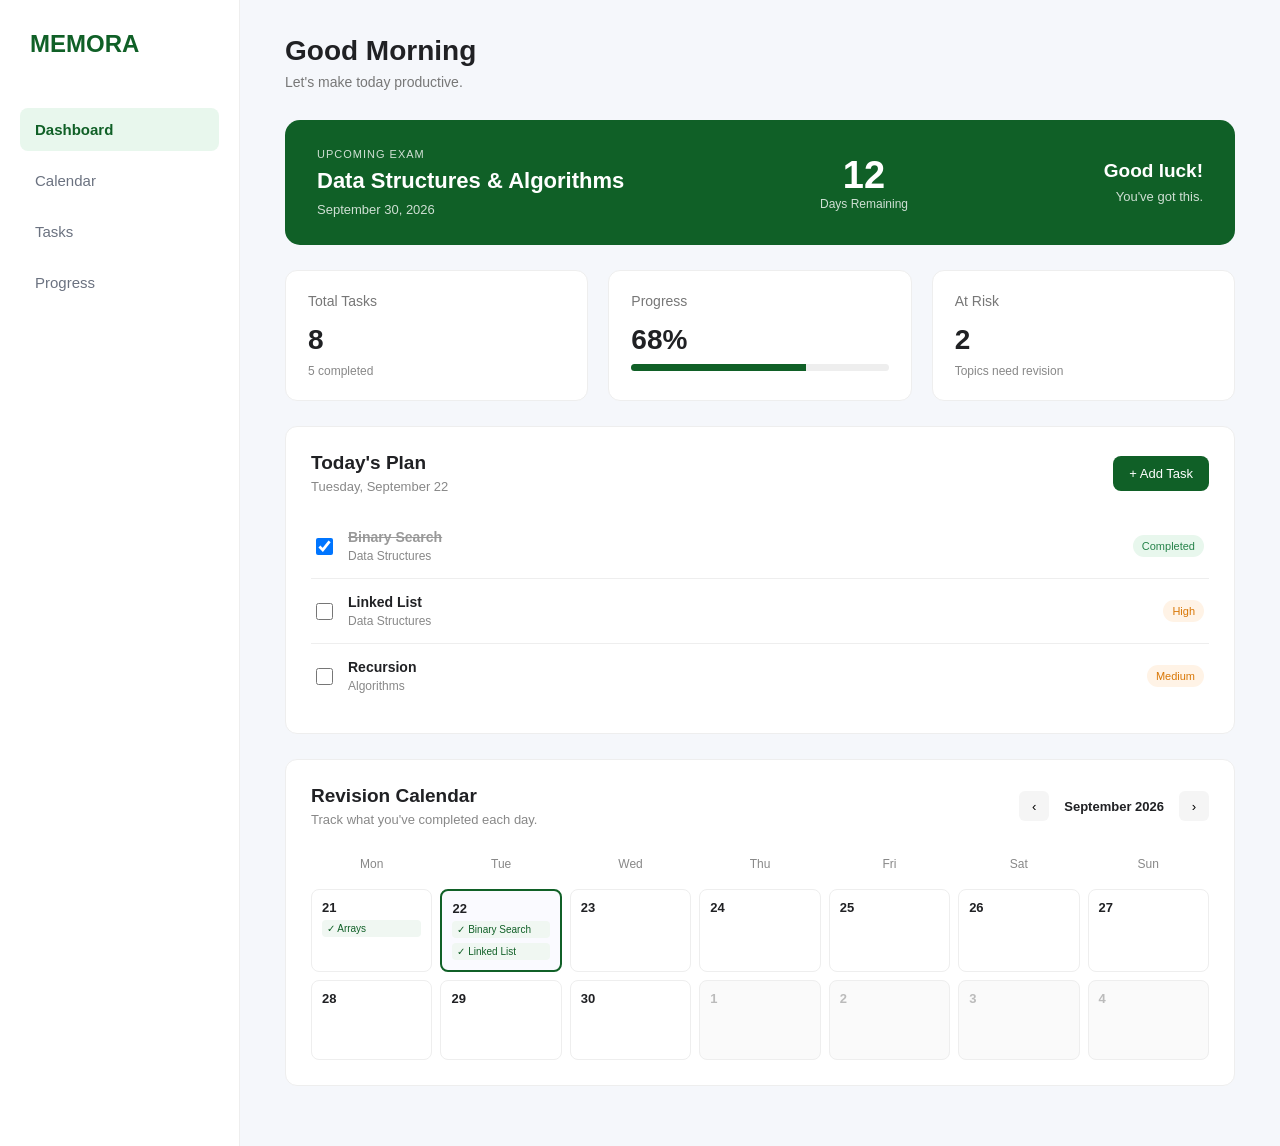
==== index.html @ a0c2cc6b "added functionality" ====
<!DOCTYPE html>
<html lang="en">

<head>
    <meta charset="UTF-8">
    <meta name="viewport" content="width=device-width, initial-scale=1.0">

    <title>Adaptive Revision Calendar</title>

    <link rel="stylesheet" href="style.css">
</head>

<body>
    <script src="script.js"></script>
    <div class="dashboard">
        <aside class="sidebar">

            <div class="logo">
                <span><h2>MEMORA</h2></span>
            </div>

            <nav class="navigation">

                <a href="index.html" class="nav-item active">

                    Dashboard

                </a>

                <a href="calendar.html" class="nav-item">

                    Calendar

                </a>

                <a href="task.html" class="nav-item">

                    Tasks

                </a>

                <a href="progress.html" class="nav-item">

                    Progress

                </a>

            </nav>

        </aside>


        <main class="main-content">

            <header class="header">

                <div class="welcome">

                    <h1>Good Morning</h1>
                    <p>
                        Let's make today productive.
                    </p>

                </div>

            </header>


            <section class="exam-card">

                <div class="exam-info">

                    <p class="small-heading">
                        UPCOMING EXAM
                    </p>

                    <h2>
                        Data Structures & Algorithms
                    </h2>

                    <p class="exam-date">
                        September 30, 2026
                    </p>

                </div>


                <div class="exam-countdown">

                    <span>12</span>

                    <p>Days Remaining</p>

                </div>


                <div class="good-luck">

                    <p>Good luck!</p>

                    <span>
                        You've got this.
                    </span>

                </div>

            </section>

            <section class="stats">

                <div class="stat-card">

                    <div class="stat-top">
                        <p>Total Tasks</p>

                    </div>

                    <h2>8</h2>

                    <p class="stat-description">
                        5 completed
                    </p>

                </div>


                <div class="stat-card">

                    <div class="stat-top">
                        <p>Progress</p>
                    </div>

                    <h2>68%</h2>

                    <div class="progress-bar">

                        <div class="progress">
                        </div>

                    </div>

                </div>


                <div class="stat-card">

                    <div class="stat-top">
                        <p>At Risk</p>
                    </div>

                    <h2>2</h2>

                    <p class="stat-description">
                        Topics need revision
                    </p>

                </div>

            </section>


            <!-- ================= TODAY'S PLAN ================= -->

            <section class="today-section">

                <div class="section-header">

                    <div>

                        <h2>Today's Plan</h2>

                        <p>
                            Tuesday, September 22
                        </p>

                    </div>

                    <button class="add-task">
                        + Add Task
                    </button>

                </div>


                <div class="task-list">

                    <!-- COMPLETED TASK -->

                    <div class="task completed">

                        <input type="checkbox" checked>

                        <div class="task-content">

                            <h3>Binary Search</h3>

                            <p>
                                Data Structures
                            </p>

                        </div>

                        <span class="task-status">
                            Completed
                        </span>

                    </div>


                    <!-- TASK -->

                    <div class="task">

                        <input type="checkbox">

                        <div class="task-content">

                            <h3>Linked List</h3>

                            <p>
                                Data Structures
                            </p>

                        </div>

                        <span class="task-priority">
                            High
                        </span>

                    </div>


                    <!-- TASK -->

                    <div class="task">

                        <input type="checkbox">

                        <div class="task-content">

                            <h3>Recursion</h3>

                            <p>
                                Algorithms
                            </p>

                        </div>

                        <span class="task-priority">
                            Medium
                        </span>

                    </div>

                </div>

            </section>


            <!-- ================= CALENDAR ================= -->

            <section class="calendar-section">

                <div class="section-header">

                    <div>

                        <h2>Revision Calendar</h2>

                        <p>
                            Track what you've completed each day.
                        </p>

                    </div>

                    <div class="calendar-controls">

                        <button>‹</button>

                        <span>September 2026</span>

                        <button>›</button>

                    </div>

                </div>


                <!-- DAYS -->

                <div class="calendar">

                    <div class="calendar-day-name">
                        Mon
                    </div>

                    <div class="calendar-day-name">
                        Tue
                    </div>

                    <div class="calendar-day-name">
                        Wed
                    </div>

                    <div class="calendar-day-name">
                        Thu
                    </div>

                    <div class="calendar-day-name">
                        Fri
                    </div>

                    <div class="calendar-day-name">
                        Sat
                    </div>

                    <div class="calendar-day-name">
                        Sun
                    </div>


                    <!-- WEEK -->

                    <div class="day">
                        <span>21</span>
                        <small>✓ Arrays</small>
                    </div>

                    <div class="day today">
                        <span>22</span>

                        <small>
                            ✓ Binary Search
                        </small>

                        <small>
                            ✓ Linked List
                        </small>

                    </div>

                    <div class="day">
                        <span>23</span>
                    </div>

                    <div class="day">
                        <span>24</span>
                    </div>

                    <div class="day">
                        <span>25</span>
                    </div>

                    <div class="day">
                        <span>26</span>
                    </div>

                    <div class="day">
                        <span>27</span>
                    </div>


                    <div class="day">
                        <span>28</span>
                    </div>

                    <div class="day">
                        <span>29</span>
                    </div>

                    <div class="day">
                        <span>30</span>
                    </div>

                    <div class="day next-month">
                        <span>1</span>
                    </div>

                    <div class="day next-month">
                        <span>2</span>
                    </div>

                    <div class="day next-month">
                        <span>3</span>
                    </div>

                    <div class="day next-month">
                        <span>4</span>
                    </div>

                </div>

            </section>

        </main>

    </div>

</body>

</html>
---- style.css ----
/* =========================================================
   RESET
========================================================= */

* {
    margin: 0;
    padding: 0;
    box-sizing: border-box;
}


body {
    font-family: Arial, sans-serif;

    background-color: #f5f7fb;

    color: #202124;
}


/* =========================================================
   DASHBOARD LAYOUT
========================================================= */

.dashboard {
    min-height: 100vh;

    display: flex;
}


/* =========================================================
   SIDEBAR
========================================================= */

.sidebar {
    width: 240px;

    min-height: 100vh;

    background-color: white;

    padding: 30px 20px;

    display: flex;
    flex-direction: column;

    border-right: 1px solid #eeeeee;

    flex-shrink: 0;
}


/* LOGO */

.logo {
    margin-bottom: 50px;

    padding-left: 10px;
}


.logo h2 {
    font-size: 24px;
}


.logo span {
    color: #106027;
}


/* NAVIGATION */

.navigation {
    display: flex;

    flex-direction: column;

    gap: 8px;
}


.nav-item {
    text-decoration: none;

    color: #6b7280;

    padding: 13px 15px;

    border-radius: 8px;

    display: flex;

    align-items: center;

    gap: 12px;

    font-size: 15px;
}


.nav-item:hover {
    background-color: #f0f7f2;

    color: #106027;
}


.nav-item.active {
    background-color: #e8f7ed;

    color: #106027;

    font-weight: 600;
}


/* =========================================================
   MAIN CONTENT
========================================================= */

.main-content {
    flex: 1;

    padding: 35px 45px;

    max-width: 1500px;

    width: 100%;
}


/* =========================================================
   HEADER
========================================================= */

.header {
    display: flex;

    justify-content: space-between;

    align-items: center;

    margin-bottom: 30px;
}


.welcome h1 {
    font-size: 28px;

    margin-bottom: 7px;
}


.welcome p {
    color: #777;

    font-size: 14px;
}


/* =========================================================
   GENERAL PAGE HEADER
   Used on Calendar, Tasks and Progress
========================================================= */

.page-header {
    display: flex;

    justify-content: space-between;

    align-items: center;

    margin-bottom: 30px;
}


.page-header h1 {
    font-size: 28px;

    margin-bottom: 7px;
}


.page-header p {
    color: #777;

    font-size: 14px;
}


/* =========================================================
   EXAM CARD
========================================================= */

.exam-card {
    background-color: #106027;

    color: white;

    border-radius: 15px;

    padding: 28px 32px;

    display: flex;

    align-items: center;

    justify-content: space-between;

    margin-bottom: 25px;
}


.small-heading {
    font-size: 11px;

    letter-spacing: 1px;

    opacity: 0.8;

    margin-bottom: 8px;
}


.exam-info h2 {
    font-size: 22px;

    margin-bottom: 8px;
}


.exam-date {
    font-size: 13px;

    opacity: 0.8;
}


.exam-countdown {
    text-align: center;
}


.exam-countdown span {
    font-size: 38px;

    font-weight: bold;
}


.exam-countdown p {
    font-size: 12px;

    opacity: 0.8;
}


.good-luck {
    text-align: right;
}


.good-luck p {
    font-size: 19px;

    font-weight: bold;

    margin-bottom: 5px;
}


.good-luck span {
    font-size: 13px;

    opacity: 0.8;
}


/* =========================================================
   STATISTICS
========================================================= */

.stats {
    display: grid;

    grid-template-columns: repeat(3, 1fr);

    gap: 20px;

    margin-bottom: 25px;
}


.stat-card {
    background-color: white;

    padding: 22px;

    border-radius: 12px;

    border: 1px solid #eeeeee;
}


.stat-top {
    display: flex;

    justify-content: space-between;

    align-items: center;

    margin-bottom: 15px;
}


.stat-top p {
    color: #777;

    font-size: 14px;
}


.stat-top span {
    color: #106027;

    font-weight: bold;
}


.stat-card h2 {
    font-size: 28px;

    margin-bottom: 8px;
}


.stat-description {
    color: #888;

    font-size: 12px;
}


/* =========================================================
   PROGRESS BAR
========================================================= */

.progress-bar {
    height: 7px;

    width: 100%;

    background-color: #eeeeee;

    border-radius: 10px;

    overflow: hidden;
}


.progress {
    height: 100%;

    width: 68%;

    background-color: #106027;
}


/* =========================================================
   TODAY'S PLAN
========================================================= */

.today-section,
.calendar-section {
    background-color: white;

    padding: 25px;

    border-radius: 12px;

    border: 1px solid #eeeeee;

    margin-bottom: 25px;
}


.section-header {
    display: flex;

    justify-content: space-between;

    align-items: center;

    margin-bottom: 20px;
}


.section-header h2 {
    font-size: 19px;

    margin-bottom: 5px;
}


.section-header p {
    color: #888;

    font-size: 13px;
}


/* =========================================================
   ADD TASK BUTTON
========================================================= */

.add-task {
    border: none;

    background-color: #106027;

    color: white;

    padding: 10px 16px;

    border-radius: 8px;

    cursor: pointer;

    font-size: 13px;
}


.add-task:hover {
    background-color: #087a28;
}


/* =========================================================
   TASK LIST
========================================================= */

.task-list {
    display: flex;

    flex-direction: column;
}


.task {
    display: flex;

    align-items: center;

    gap: 15px;

    padding: 15px 5px;

    border-bottom: 1px solid #eeeeee;
}


.task:last-child {
    border-bottom: none;
}


.task input {
    width: 17px;

    height: 17px;

    cursor: pointer;
}


.task-content {
    flex: 1;
}


.task-content h3 {
    font-size: 14px;

    margin-bottom: 4px;
}


.task-content p {
    font-size: 12px;

    color: #888;
}


/* TASK LABELS */

.task-status,
.task-priority {
    font-size: 11px;

    padding: 5px 9px;

    border-radius: 20px;
}


.task-status {
    background-color: #e8f7ed;

    color: #26834a;
}


.task-priority {
    background-color: #fff3e6;

    color: #d97706;
}


.task.completed .task-content h3 {
    text-decoration: line-through;

    color: #999;
}


/* =========================================================
   CALENDAR CONTROLS
========================================================= */

.calendar-controls {
    display: flex;

    align-items: center;

    gap: 15px;
}


.calendar-controls button {
    border: none;

    background-color: #f5f5f5;

    width: 30px;

    height: 30px;

    border-radius: 6px;

    cursor: pointer;
}


.calendar-controls button:hover {
    background-color: #e8f7ed;

    color: #106027;
}


.calendar-controls span {
    font-size: 13px;

    font-weight: 600;
}


/* =========================================================
   CALENDAR
========================================================= */

.calendar {
    display: grid;

    grid-template-columns: repeat(7, 1fr);

    gap: 8px;
}


.calendar-day-name {
    text-align: center;

    color: #888;

    font-size: 12px;

    padding: 10px;
}


.day {
    min-height: 80px;

    padding: 10px;

    border: 1px solid #eeeeee;

    border-radius: 8px;

    display: flex;

    flex-direction: column;

    gap: 5px;
}


.day>span {
    font-size: 13px;

    font-weight: 600;
}


.day small {
    font-size: 10px;

    color: #106027;

    background-color: #f0f7f2;

    padding: 3px 5px;

    border-radius: 4px;
}


.day.today {
    border: 2px solid #106027;

    background-color: #fafaff;
}


.next-month,
.previous-month {
    color: #bbb;

    background-color: #fafafa;
}


/* =========================================================
   CALENDAR PAGE
========================================================= */

.calendar-page-card {
    background-color: white;

    padding: 30px;

    border-radius: 12px;

    border: 1px solid #eeeeee;

    margin-bottom: 20px;
}


.calendar-top {
    display: flex;

    justify-content: space-between;

    align-items: center;

    margin-bottom: 25px;
}


.calendar-top h2 {
    font-size: 20px;

    margin-bottom: 5px;
}


.calendar-top p {
    color: #888;

    font-size: 13px;
}


/* LARGE CALENDAR */

.large-calendar {
    gap: 10px;
}


.large-calendar .day {
    min-height: 110px;

    padding: 12px;
}


/* EXAM DAY */

.exam-day {
    border: 2px solid #106027;
}


.exam-day small {
    background-color: #e8f7ed !important;

    color: #106027 !important;

    font-weight: bold;
}


/* =========================================================
   CALENDAR LEGEND
========================================================= */

.calendar-info {
    background-color: white;

    padding: 18px 25px;

    border-radius: 12px;

    border: 1px solid #eeeeee;

    display: flex;

    gap: 30px;

    margin-bottom: 25px;
}


.legend-item {
    display: flex;

    align-items: center;

    gap: 8px;
}


.legend-item p {
    font-size: 12px;

    color: #777;
}


.legend {
    width: 10px;

    height: 10px;

    border-radius: 50%;
}


.completed-dot {
    background-color: #106027;
}


.today-dot {
    border: 2px solid #106027;
}


.exam-dot {
    background-color: #d97706;
}


/* =========================================================
   CALENDAR TODAY'S REVISION
========================================================= */

.calendar-summary {
    background-color: white;

    padding: 25px;

    border-radius: 12px;

    border: 1px solid #eeeeee;
}


.calendar-summary h2 {
    font-size: 19px;

    margin-bottom: 20px;
}


.revision-list {
    display: flex;

    flex-direction: column;
}


.revision-item {
    display: flex;

    justify-content: space-between;

    align-items: center;

    padding: 15px 5px;

    border-bottom: 1px solid #eeeeee;
}


.revision-item:last-child {
    border-bottom: none;
}


.revision-item h3 {
    font-size: 14px;

    margin-bottom: 4px;
}


.revision-item p {
    font-size: 12px;

    color: #888;
}


.completed-label,
.pending-label {
    font-size: 11px;

    padding: 5px 9px;

    border-radius: 20px;
}


.completed-label {
    background-color: #e8f7ed;

    color: #26834a;
}


.pending-label {
    background-color: #fff3e6;

    color: #d97706;
}


/* =========================================================
   TASK PAGE
========================================================= */


/* TASK FILTERS */

.task-filters {
    display: flex;

    gap: 10px;

    margin-bottom: 25px;
}


.filter {
    border: 1px solid #eeeeee;

    background-color: white;

    padding: 9px 15px;

    border-radius: 7px;

    cursor: pointer;

    color: #777;

    font-size: 12px;
}


.filter:hover {
    color: #106027;
}


.filter.active {
    background-color: #106027;

    color: white;

    border-color: #106027;
}


/* ALL TASKS */

.all-tasks {
    background-color: white;

    border: 1px solid #eeeeee;

    border-radius: 12px;

    padding: 25px;
}


.task-group {
    margin-bottom: 30px;
}


.task-group:last-child {
    margin-bottom: 0;
}


.task-group h2 {
    font-size: 17px;

    margin-bottom: 15px;
}


/* FULL TASK */

.full-task {
    display: flex;

    align-items: center;

    gap: 15px;

    padding: 17px 5px;

    border-bottom: 1px solid #eeeeee;
}


.full-task:last-child {
    border-bottom: none;
}


.full-task input {
    width: 17px;

    height: 17px;

    cursor: pointer;
}


.full-task .task-content {
    flex: 1;
}


.full-task h3 {
    font-size: 14px;

    margin-bottom: 5px;
}


.full-task p {
    font-size: 12px;

    color: #888;
}


/* TASK PRIORITY */

.high-priority,
.medium-priority,
.full-task .task-status {
    font-size: 11px;

    padding: 5px 9px;

    border-radius: 20px;
}


.high-priority {
    background-color: #fff3e6;

    color: #d97706;
}


.medium-priority {
    background-color: #f0f0ff;

    color: #6366f1;
}


/* =========================================================
   PROGRESS PAGE
========================================================= */


/* OVERALL PROGRESS */

.overall-progress {
    background-color: white;

    border: 1px solid #eeeeee;

    border-radius: 12px;

    padding: 30px;

    display: flex;

    align-items: center;

    gap: 50px;

    margin-bottom: 25px;
}


/* PROGRESS CIRCLE */

.progress-circle {
    width: 150px;

    height: 150px;

    border-radius: 50%;

    border: 12px solid #e8f7ed;

    border-top-color: #106027;

    display: flex;

    align-items: center;

    justify-content: center;

    flex-shrink: 0;
}


.progress-circle div {
    text-align: center;
}


.progress-circle strong {
    display: block;

    font-size: 30px;
}


.progress-circle span {
    font-size: 11px;

    color: #888;
}


/* PROGRESS INFO */

.progress-info {
    flex: 1;
}


.progress-info h2 {
    font-size: 20px;

    margin-bottom: 7px;
}


.progress-info>p {
    color: #888;

    font-size: 13px;

    margin-bottom: 20px;
}


/* LARGE PROGRESS */

.large-progress-bar {
    height: 8px;

    background-color: #eeeeee;

    border-radius: 10px;

    overflow: hidden;

    margin-bottom: 20px;
}


.large-progress {
    height: 100%;

    width: 68%;

    background-color: #106027;
}


/* PROGRESS NUMBERS */

.progress-numbers {
    display: flex;

    gap: 40px;
}


.progress-numbers strong {
    display: block;

    font-size: 20px;
}


.progress-numbers span {
    font-size: 11px;

    color: #888;
}


/* =========================================================
   SUBJECT PROGRESS
========================================================= */

.subject-section {
    background-color: white;

    border: 1px solid #eeeeee;

    border-radius: 12px;

    padding: 25px;

    margin-bottom: 25px;
}


.subject-section h2,
.activity-section h2 {
    font-size: 19px;

    margin-bottom: 25px;
}


.subject {
    margin-bottom: 22px;
}


.subject:last-child {
    margin-bottom: 0;
}


.subject-header {
    display: flex;

    justify-content: space-between;

    margin-bottom: 8px;

    font-size: 13px;
}


.subject-header strong {
    color: #106027;
}


.subject-bar {
    height: 7px;

    background-color: #eeeeee;

    border-radius: 10px;

    overflow: hidden;
}


.subject-fill {
    height: 100%;

    background-color: #106027;
}


/* =========================================================
   AT RISK
========================================================= */

.risk-section {
    background-color: white;

    border: 1px solid #eeeeee;

    border-radius: 12px;

    padding: 25px;

    margin-bottom: 25px;
}


.risk-section .section-header {
    margin-bottom: 10px;
}


.risk-item {
    display: flex;

    justify-content: space-between;

    align-items: center;

    padding: 15px 5px;

    border-bottom: 1px solid #eeeeee;
}


.risk-item:last-child {
    border-bottom: none;
}


.risk-item h3 {
    font-size: 14px;

    margin-bottom: 4px;
}


.risk-item p {
    font-size: 12px;

    color: #888;
}


.risk-item span {
    font-size: 11px;

    padding: 5px 9px;

    border-radius: 20px;

    background-color: #fff3e6;

    color: #d97706;
}


/* =========================================================
   RECENT ACTIVITY
========================================================= */

.activity-section {
    background-color: white;

    border: 1px solid #eeeeee;

    border-radius: 12px;

    padding: 25px;
}


.activity {
    display: flex;

    align-items: center;

    gap: 15px;

    padding: 14px 5px;

    border-bottom: 1px solid #eeeeee;
}


.activity:last-child {
    border-bottom: none;
}


.activity>span {
    width: 30px;

    height: 30px;

    border-radius: 50%;

    background-color: #e8f7ed;

    color: #106027;

    display: flex;

    align-items: center;

    justify-content: center;

    font-size: 12px;
}


.activity h3 {
    font-size: 13px;

    margin-bottom: 4px;
}


.activity p {
    color: #888;

    font-size: 11px;
}


/* =========================================================
   RESPONSIVE DESIGN
========================================================= */


/* TABLET */

@media (max-width: 900px) {

    .sidebar {
        width: 190px;
    }


    .main-content {
        padding: 25px;
    }


    .exam-card {
        flex-direction: column;

        align-items: flex-start;

        gap: 20px;
    }


    .good-luck {
        text-align: left;
    }


    .overall-progress {
        gap: 30px;
    }

}


/* MOBILE */

@media (max-width: 700px) {

    .sidebar {
        display: none;
    }


    .main-content {
        padding: 20px;
    }


    .stats {
        grid-template-columns: 1fr;
    }


    .header {
        flex-direction: column;

        align-items: flex-start;

        gap: 20px;
    }


    .page-header {
        flex-direction: column;

        align-items: flex-start;

        gap: 15px;
    }


    .calendar {
        overflow-x: auto;

        min-width: 650px;
    }


    .calendar-page-card {
        overflow-x: auto;
    }


    .calendar-top {
        flex-direction: column;

        align-items: flex-start;

        gap: 20px;
    }


    .calendar-info {
        flex-direction: column;

        gap: 12px;
    }


    .overall-progress {
        flex-direction: column;

        align-items: flex-start;

        gap: 25px;
    }


    .progress-numbers {
        gap: 20px;
    }


    .task-filters {
        overflow-x: auto;

        padding-bottom: 5px;
    }

}


/* SMALL MOBILE */

@media (max-width: 500px) {

    .exam-card {
        padding: 22px;
    }


    .exam-info h2 {
        font-size: 18px;
    }


    .calendar-page-card,
    .all-tasks,
    .overall-progress,
    .subject-section,
    .risk-section,
    .activity-section {
        padding: 20px;
    }


    .full-task,
    .task,
    .revision-item,
    .risk-item {
        gap: 10px;
    }


    .progress-circle {
        width: 130px;

        height: 130px;
    }


    .progress-circle strong {
        font-size: 26px;
    }

}
/* =================================
   ADD TASK MODAL
================================= */

/* Dark background behind popup */

.modal-overlay {
    display: none;

    position: fixed;

    top: 0;
    left: 0;

    width: 100%;
    height: 100%;

    background: rgba(0, 0, 0, 0.45);

    justify-content: center;
    align-items: center;

    z-index: 9999;
}


/* Popup box */

.task-modal {
    width: 420px;

    background: white;

    padding: 25px;

    border-radius: 12px;

    box-shadow: 0 10px 40px rgba(0, 0, 0, 0.2);
}


/* Popup heading */

.modal-header {
    display: flex;

    justify-content: space-between;
    align-items: center;

    margin-bottom: 20px;
}

.modal-header h2 {
    margin: 0;

    font-size: 22px;

    color: #202124;
}


/* Close button */

.close-modal {
    border: none;

    background: transparent;

    font-size: 28px;

    color: #777;

    cursor: pointer;

    line-height: 1;
}

.close-modal:hover {
    color: #202124;
}


/* Form */

#newTaskForm {
    display: flex;

    flex-direction: column;

    gap: 8px;
}


/* Labels */

#newTaskForm label {
    font-size: 14px;

    font-weight: 600;

    color: #333;

    margin-top: 8px;
}


/* Inputs */

#newTaskForm input,
#newTaskForm select {
    width: 100%;

    padding: 11px 12px;

    border: 1px solid #dcdcdc;

    border-radius: 7px;

    font-size: 14px;

    background: white;

    outline: none;
}

#newTaskForm input:focus,
#newTaskForm select:focus {
    border-color: #106027;
}


/* Add Task button */

.save-task {
    width: 100%;

    margin-top: 15px;

    padding: 12px;

    border: none;

    border-radius: 7px;

    background: #106027;

    color: white;

    font-size: 15px;

    font-weight: 600;

    cursor: pointer;
}

.save-task:hover {
    background: #0b4d20;
}
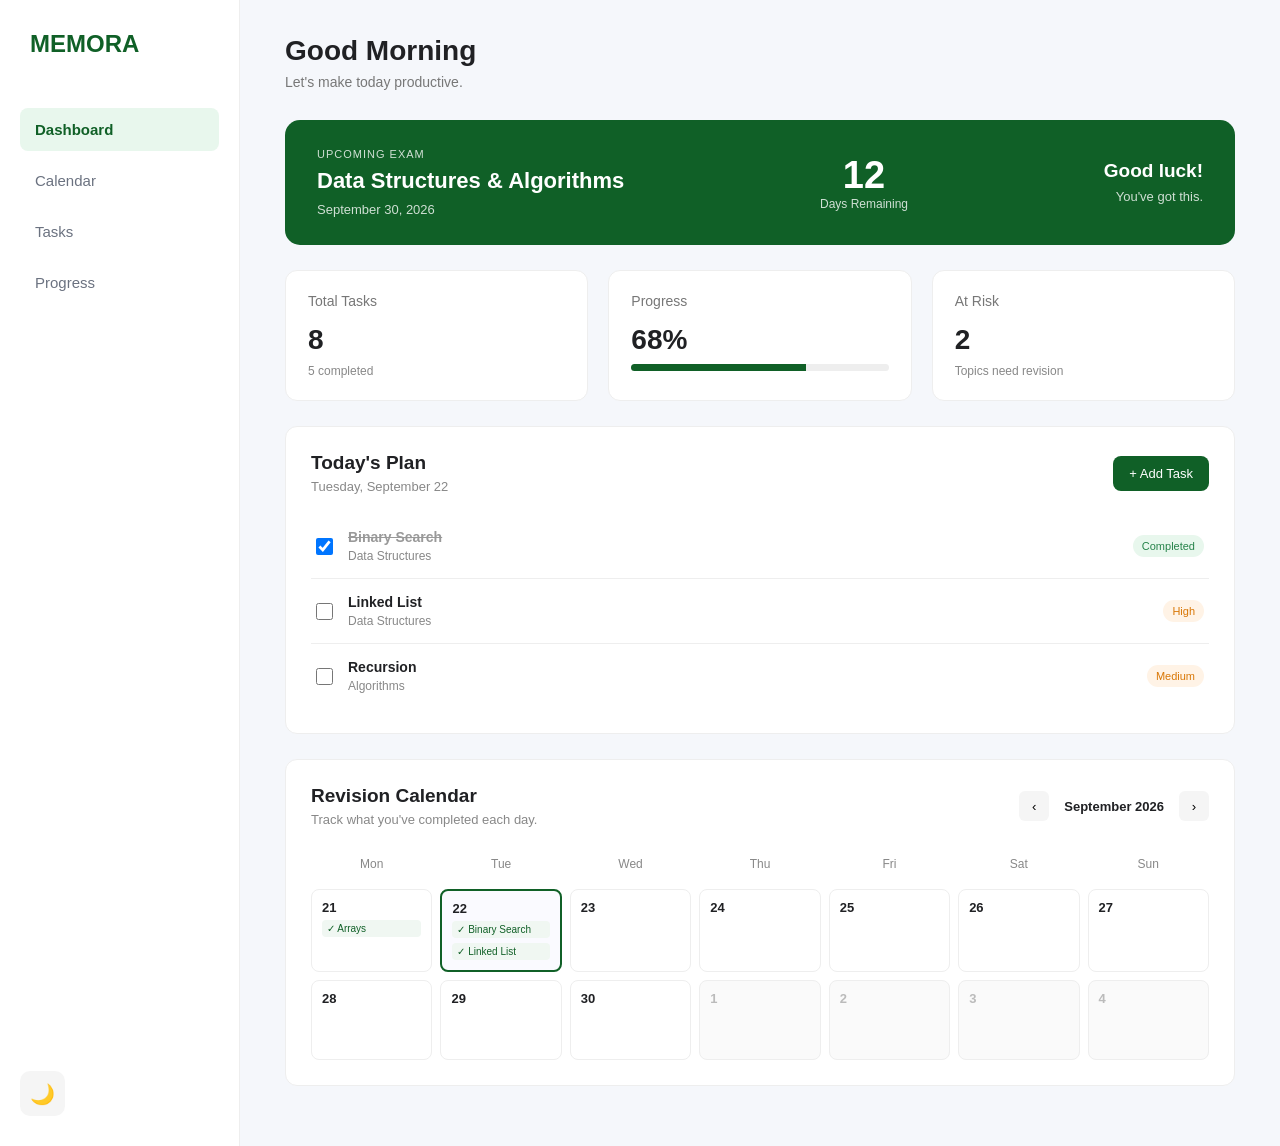
==== commit 731863a3: "Add dark mode styling" ====
--- a/index.html
+++ b/index.html
@@ -11,8 +11,9 @@
 </head>
 
 <body>
-    <script src="script.js"></script>
+
     <div class="dashboard">
+
         <aside class="sidebar">
 
             <div class="logo">
@@ -46,7 +47,10 @@
                 </a>
 
             </nav>
-
+              <!-- Night Mode -->
+                    <button id="darkModeBtn" class="dark-mode-btn">
+                        🌙
+                    </button>
         </aside>
 
 
@@ -396,6 +400,8 @@
 
     </div>
 
+    <script src="script.js"></script>
+
 </body>
 
 </html>
--- a/style.css
+++ b/style.css
@@ -48,8 +48,8 @@
     border-right: 1px solid #eeeeee;
 
     flex-shrink: 0;
-}
-
+    position: relative;
+}
 
 /* LOGO */
 
@@ -1640,19 +1640,19 @@
 
 #newTaskForm input,
 #newTaskForm select {
-    width: 100%;
-
-    padding: 11px 12px;
-
-    border: 1px solid #dcdcdc;
-
-    border-radius: 7px;
-
-    font-size: 14px;
-
-    background: white;
-
-    outline: none;
+    width:100%;
+
+    padding:11px 12px;
+
+    border:1px solid #dcdcdc;
+
+    border-radius:7px;
+
+    font-size:14px;
+
+    background:white;
+
+    outline:none;
 }
 
 #newTaskForm input:focus,
@@ -1664,27 +1664,297 @@
 /* Add Task button */
 
 .save-task {
-    width: 100%;
-
-    margin-top: 15px;
-
-    padding: 12px;
-
-    border: none;
-
-    border-radius: 7px;
-
-    background: #106027;
-
-    color: white;
-
-    font-size: 15px;
-
-    font-weight: 600;
-
-    cursor: pointer;
+    width:100%;
+
+    margin-top:15px;
+
+    padding:12px;
+
+    border:none;
+
+    border-radius:7px;
+
+    background:#106027;
+
+    color:white;
+
+    font-size:15px;
+
+    font-weight:600;
+
+    cursor:pointer;
 }
 
 .save-task:hover {
     background: #0b4d20;
 }
+
+
+/* Dark Mode */
+
+
+body.dark-mode {
+    background-color: #121212;
+    color: #f5f5f5;
+}
+
+/* Sidebar */
+
+body.dark-mode .sidebar {
+    background-color: #181818;
+    border-color: #333;
+}
+
+body.dark-mode .nav-item {
+    color: #aaa;
+}
+
+body.dark-mode .nav-item:hover {
+    background-color: #252525;
+}
+
+body.dark-mode .nav-item.active {
+    background-color: #263b2d;
+    color: #7ee49a;
+}
+
+/* Main headings and text */
+
+body.dark-mode h1,
+body.dark-mode h2,
+body.dark-mode h3,
+body.dark-mode p,
+body.dark-mode span {
+    color: #f5f5f5;
+}
+
+/* Cards */
+
+body.dark-mode .stat-card,
+body.dark-mode .today-section,
+body.dark-mode .calendar-section,
+body.dark-mode .calendar-page-card,
+body.dark-mode .calendar-info,
+body.dark-mode .calendar-summary,
+body.dark-mode .all-tasks,
+body.dark-mode .overall-progress,
+body.dark-mode .subject-section,
+body.dark-mode .risk-section,
+body.dark-mode .activity-section {
+    background-color: #1e1e1e;
+    border-color: #333;
+}
+
+/* Tasks */
+
+body.dark-mode .task,
+body.dark-mode .full-task,
+body.dark-mode .revision-item,
+body.dark-mode .risk-item,
+body.dark-mode .activity {
+    background-color: #1e1e1e;
+    border-color: #333;
+}
+
+/* Calendar */
+
+body.dark-mode .day {
+    background-color: #1e1e1e;
+    border-color: #333;
+}
+
+body.dark-mode .next-month,
+body.dark-mode .previous-month {
+    background-color: #181818;
+    color: #666;
+}
+
+/* Buttons */
+
+body.dark-mode .calendar-controls button,
+body.dark-mode .filter {
+    background-color: #2a2a2a;
+    color: #eee;
+    border-color: #444;
+}
+
+/* Theme button */
+
+body.dark-mode .theme-toggle {
+    background-color: #2a2a2a;
+    color: white;
+}
+
+
+
+/* Dark Mode Button */
+
+.dark-mode-btn{
+     margin-top: auto;
+
+    width: 45px;
+    height: 45px;
+
+    border: none;
+    border-radius: 10px;
+
+    background-color: #f5f5f5;
+
+    cursor: pointer;
+
+    font-size: 20px;
+
+    align-self: flex-start;
+}
+
+.dark-mode-btn:hover{
+    background-color:#e8f7ed;
+}
+
+.theme-toggle {
+    position: absolute;
+    bottom: 30px;
+    right: 20px;
+
+    width: 45px;
+    height: 45px;
+
+    border: none;
+    border-radius: 10px;
+
+    background-color: #f5f5f5;
+    font-size: 20px;
+
+    cursor: pointer;
+}
+
+.theme-toggle:hover {
+    background-color: #e8e8e8;
+}
+
+/* Dark Mode - Add Task Modal */
+
+body.dark-mode .task-modal {
+    background-color: #1e1e1e;
+    color: #f5f5f5;
+}
+
+body.dark-mode .modal-header h2 {
+    color: #f5f5f5;
+}
+
+body.dark-mode #newTaskForm label {
+    color: #ddd;
+}
+
+body.dark-mode #newTaskForm input,
+body.dark-mode #newTaskForm select {
+    background-color: #2a2a2a;
+    color: #f5f5f5;
+    border-color: #444;
+}
+
+body.dark-mode #newTaskForm input::placeholder {
+    color: #999;
+}
+
+body.dark-mode .close-modal {
+    color: #aaa;
+}
+
+body.dark-mode .close-modal:hover {
+    color: white;
+}
+
+/* Dark Mode Additional Fixes */
+
+/* Typography fixes for contrast */
+body.dark-mode .task-content p,
+body.dark-mode .full-task p,
+body.dark-mode .revision-item p,
+body.dark-mode .risk-item p,
+body.dark-mode .activity p,
+body.dark-mode .stat-description,
+body.dark-mode .stat-top p,
+body.dark-mode .welcome p,
+body.dark-mode .page-header p,
+body.dark-mode .section-header p,
+body.dark-mode .calendar-top p,
+body.dark-mode .legend-item p,
+body.dark-mode .progress-info > p,
+body.dark-mode .calendar-day-name,
+body.dark-mode .subject-header {
+    color: #aaa;
+}
+
+body.dark-mode .logo span,
+body.dark-mode .stat-top span,
+body.dark-mode .subject-header strong {
+    color: #7ee49a;
+}
+
+body.dark-mode .progress-circle span,
+body.dark-mode .progress-numbers span,
+body.dark-mode .exam-countdown p,
+body.dark-mode .good-luck span {
+    color: #aaa;
+}
+
+/* Labels and Tags */
+body.dark-mode .task-status,
+body.dark-mode .completed-label,
+body.dark-mode .day small,
+body.dark-mode .activity > span {
+    background-color: #1a2e21;
+    color: #7ee49a;
+}
+
+body.dark-mode .exam-day small {
+    background-color: #1a2e21 !important;
+    color: #7ee49a !important;
+}
+
+body.dark-mode .task-priority,
+body.dark-mode .high-priority,
+body.dark-mode .pending-label,
+body.dark-mode .risk-item span {
+    background-color: #3d2a13;
+    color: #ffb866;
+}
+
+body.dark-mode .medium-priority {
+    background-color: #22223b;
+    color: #9a9dff;
+}
+
+/* Progress Bars */
+body.dark-mode .progress-bar,
+body.dark-mode .large-progress-bar,
+body.dark-mode .subject-bar {
+    background-color: #333;
+}
+
+body.dark-mode .progress-circle {
+    border-color: #1a2e21;
+    border-top-color: #7ee49a;
+}
+
+/* Calendar elements */
+body.dark-mode .day.today {
+    border-color: #7ee49a;
+    background-color: #1a2e21;
+}
+
+body.dark-mode .exam-day {
+    border-color: #ffb866;
+}
+
+/* Dark Mode Button */
+body.dark-mode .dark-mode-btn {
+    background-color: #2a2a2a;
+    color: #f5f5f5;
+}
+
+body.dark-mode .dark-mode-btn:hover {
+    background-color: #3a3a3a;
+}
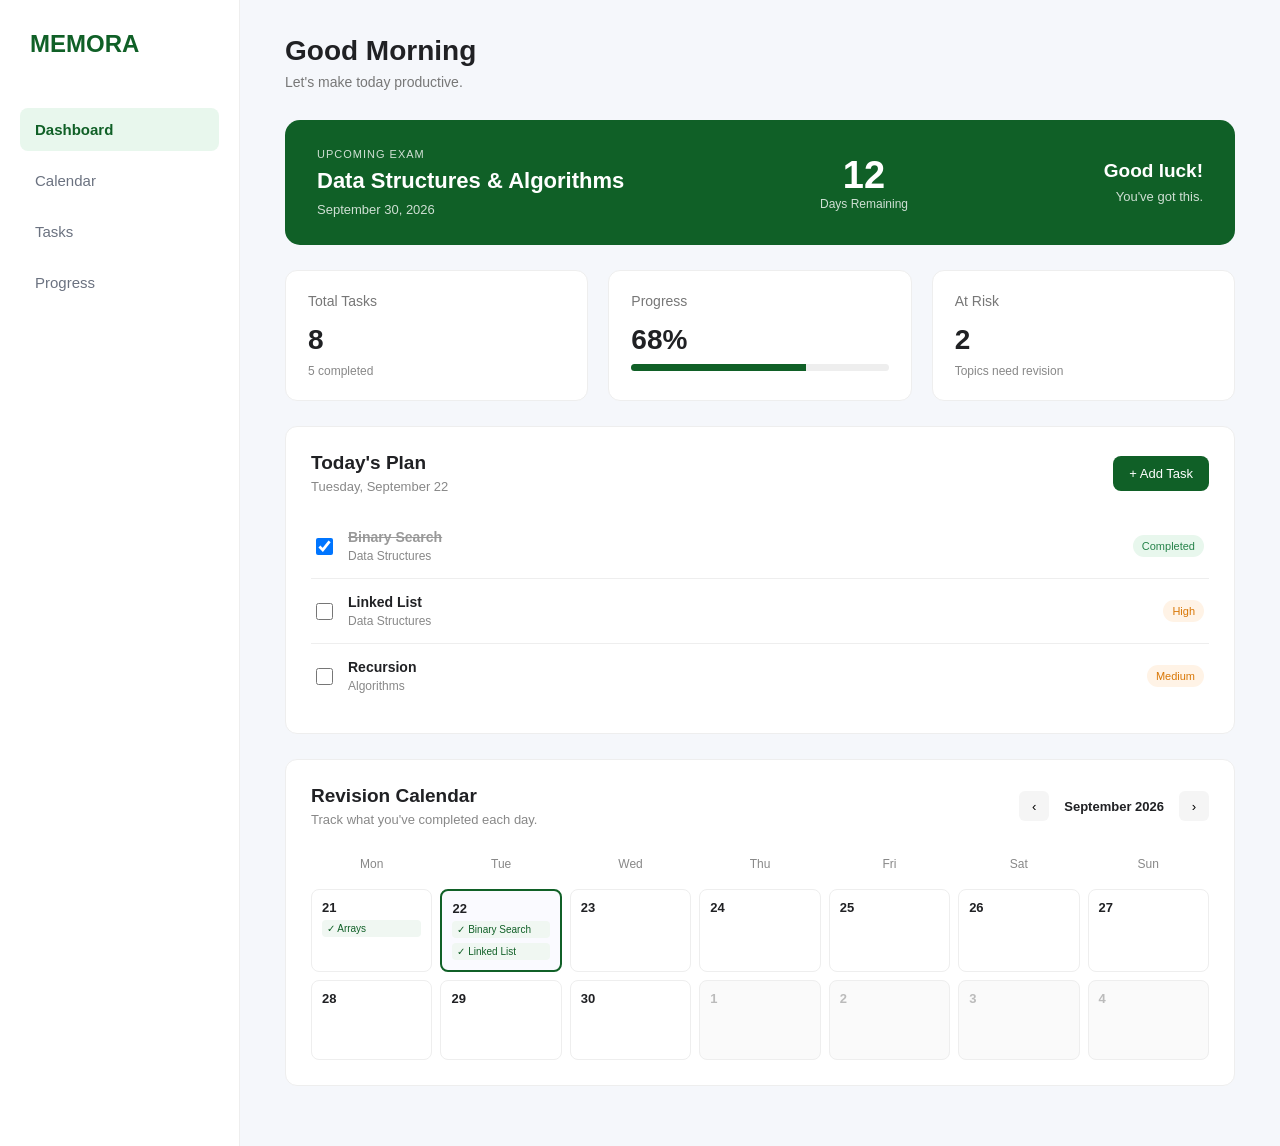
==== commit 31b890ea: "progress.html updated" ====
--- a/index.html
+++ b/index.html
@@ -11,13 +11,14 @@
 </head>
 
 <body>
-
+    <script src="script.js"></script>
     <div class="dashboard">
-
         <aside class="sidebar">
 
             <div class="logo">
-                <span><h2>MEMORA</h2></span>
+                <span>
+                    <h2>MEMORA</h2>
+                </span>
             </div>
 
             <nav class="navigation">
@@ -47,10 +48,7 @@
                 </a>
 
             </nav>
-              <!-- Night Mode -->
-                    <button id="darkModeBtn" class="dark-mode-btn">
-                        🌙
-                    </button>
+
         </aside>
 
 
@@ -400,8 +398,6 @@
 
     </div>
 
-    <script src="script.js"></script>
-
 </body>
 
 </html>
--- a/style.css
+++ b/style.css
@@ -18,9 +18,6 @@
 }
 
 
-/* =========================================================
-   DASHBOARD LAYOUT
-========================================================= */
 
 .dashboard {
     min-height: 100vh;
@@ -48,8 +45,8 @@
     border-right: 1px solid #eeeeee;
 
     flex-shrink: 0;
-    position: relative;
-}
+}
+
 
 /* LOGO */
 
@@ -1640,19 +1637,19 @@
 
 #newTaskForm input,
 #newTaskForm select {
-    width:100%;
-
-    padding:11px 12px;
-
-    border:1px solid #dcdcdc;
-
-    border-radius:7px;
-
-    font-size:14px;
-
-    background:white;
-
-    outline:none;
+    width: 100%;
+
+    padding: 11px 12px;
+
+    border: 1px solid #dcdcdc;
+
+    border-radius: 7px;
+
+    font-size: 14px;
+
+    background: white;
+
+    outline: none;
 }
 
 #newTaskForm input:focus,
@@ -1664,297 +1661,27 @@
 /* Add Task button */
 
 .save-task {
-    width:100%;
-
-    margin-top:15px;
-
-    padding:12px;
-
-    border:none;
-
-    border-radius:7px;
-
-    background:#106027;
-
-    color:white;
-
-    font-size:15px;
-
-    font-weight:600;
-
-    cursor:pointer;
+    width: 100%;
+
+    margin-top: 15px;
+
+    padding: 12px;
+
+    border: none;
+
+    border-radius: 7px;
+
+    background: #106027;
+
+    color: white;
+
+    font-size: 15px;
+
+    font-weight: 600;
+
+    cursor: pointer;
 }
 
 .save-task:hover {
     background: #0b4d20;
 }
-
-
-/* Dark Mode */
-
-
-body.dark-mode {
-    background-color: #121212;
-    color: #f5f5f5;
-}
-
-/* Sidebar */
-
-body.dark-mode .sidebar {
-    background-color: #181818;
-    border-color: #333;
-}
-
-body.dark-mode .nav-item {
-    color: #aaa;
-}
-
-body.dark-mode .nav-item:hover {
-    background-color: #252525;
-}
-
-body.dark-mode .nav-item.active {
-    background-color: #263b2d;
-    color: #7ee49a;
-}
-
-/* Main headings and text */
-
-body.dark-mode h1,
-body.dark-mode h2,
-body.dark-mode h3,
-body.dark-mode p,
-body.dark-mode span {
-    color: #f5f5f5;
-}
-
-/* Cards */
-
-body.dark-mode .stat-card,
-body.dark-mode .today-section,
-body.dark-mode .calendar-section,
-body.dark-mode .calendar-page-card,
-body.dark-mode .calendar-info,
-body.dark-mode .calendar-summary,
-body.dark-mode .all-tasks,
-body.dark-mode .overall-progress,
-body.dark-mode .subject-section,
-body.dark-mode .risk-section,
-body.dark-mode .activity-section {
-    background-color: #1e1e1e;
-    border-color: #333;
-}
-
-/* Tasks */
-
-body.dark-mode .task,
-body.dark-mode .full-task,
-body.dark-mode .revision-item,
-body.dark-mode .risk-item,
-body.dark-mode .activity {
-    background-color: #1e1e1e;
-    border-color: #333;
-}
-
-/* Calendar */
-
-body.dark-mode .day {
-    background-color: #1e1e1e;
-    border-color: #333;
-}
-
-body.dark-mode .next-month,
-body.dark-mode .previous-month {
-    background-color: #181818;
-    color: #666;
-}
-
-/* Buttons */
-
-body.dark-mode .calendar-controls button,
-body.dark-mode .filter {
-    background-color: #2a2a2a;
-    color: #eee;
-    border-color: #444;
-}
-
-/* Theme button */
-
-body.dark-mode .theme-toggle {
-    background-color: #2a2a2a;
-    color: white;
-}
-
-
-
-/* Dark Mode Button */
-
-.dark-mode-btn{
-     margin-top: auto;
-
-    width: 45px;
-    height: 45px;
-
-    border: none;
-    border-radius: 10px;
-
-    background-color: #f5f5f5;
-
-    cursor: pointer;
-
-    font-size: 20px;
-
-    align-self: flex-start;
-}
-
-.dark-mode-btn:hover{
-    background-color:#e8f7ed;
-}
-
-.theme-toggle {
-    position: absolute;
-    bottom: 30px;
-    right: 20px;
-
-    width: 45px;
-    height: 45px;
-
-    border: none;
-    border-radius: 10px;
-
-    background-color: #f5f5f5;
-    font-size: 20px;
-
-    cursor: pointer;
-}
-
-.theme-toggle:hover {
-    background-color: #e8e8e8;
-}
-
-/* Dark Mode - Add Task Modal */
-
-body.dark-mode .task-modal {
-    background-color: #1e1e1e;
-    color: #f5f5f5;
-}
-
-body.dark-mode .modal-header h2 {
-    color: #f5f5f5;
-}
-
-body.dark-mode #newTaskForm label {
-    color: #ddd;
-}
-
-body.dark-mode #newTaskForm input,
-body.dark-mode #newTaskForm select {
-    background-color: #2a2a2a;
-    color: #f5f5f5;
-    border-color: #444;
-}
-
-body.dark-mode #newTaskForm input::placeholder {
-    color: #999;
-}
-
-body.dark-mode .close-modal {
-    color: #aaa;
-}
-
-body.dark-mode .close-modal:hover {
-    color: white;
-}
-
-/* Dark Mode Additional Fixes */
-
-/* Typography fixes for contrast */
-body.dark-mode .task-content p,
-body.dark-mode .full-task p,
-body.dark-mode .revision-item p,
-body.dark-mode .risk-item p,
-body.dark-mode .activity p,
-body.dark-mode .stat-description,
-body.dark-mode .stat-top p,
-body.dark-mode .welcome p,
-body.dark-mode .page-header p,
-body.dark-mode .section-header p,
-body.dark-mode .calendar-top p,
-body.dark-mode .legend-item p,
-body.dark-mode .progress-info > p,
-body.dark-mode .calendar-day-name,
-body.dark-mode .subject-header {
-    color: #aaa;
-}
-
-body.dark-mode .logo span,
-body.dark-mode .stat-top span,
-body.dark-mode .subject-header strong {
-    color: #7ee49a;
-}
-
-body.dark-mode .progress-circle span,
-body.dark-mode .progress-numbers span,
-body.dark-mode .exam-countdown p,
-body.dark-mode .good-luck span {
-    color: #aaa;
-}
-
-/* Labels and Tags */
-body.dark-mode .task-status,
-body.dark-mode .completed-label,
-body.dark-mode .day small,
-body.dark-mode .activity > span {
-    background-color: #1a2e21;
-    color: #7ee49a;
-}
-
-body.dark-mode .exam-day small {
-    background-color: #1a2e21 !important;
-    color: #7ee49a !important;
-}
-
-body.dark-mode .task-priority,
-body.dark-mode .high-priority,
-body.dark-mode .pending-label,
-body.dark-mode .risk-item span {
-    background-color: #3d2a13;
-    color: #ffb866;
-}
-
-body.dark-mode .medium-priority {
-    background-color: #22223b;
-    color: #9a9dff;
-}
-
-/* Progress Bars */
-body.dark-mode .progress-bar,
-body.dark-mode .large-progress-bar,
-body.dark-mode .subject-bar {
-    background-color: #333;
-}
-
-body.dark-mode .progress-circle {
-    border-color: #1a2e21;
-    border-top-color: #7ee49a;
-}
-
-/* Calendar elements */
-body.dark-mode .day.today {
-    border-color: #7ee49a;
-    background-color: #1a2e21;
-}
-
-body.dark-mode .exam-day {
-    border-color: #ffb866;
-}
-
-/* Dark Mode Button */
-body.dark-mode .dark-mode-btn {
-    background-color: #2a2a2a;
-    color: #f5f5f5;
-}
-
-body.dark-mode .dark-mode-btn:hover {
-    background-color: #3a3a3a;
-}
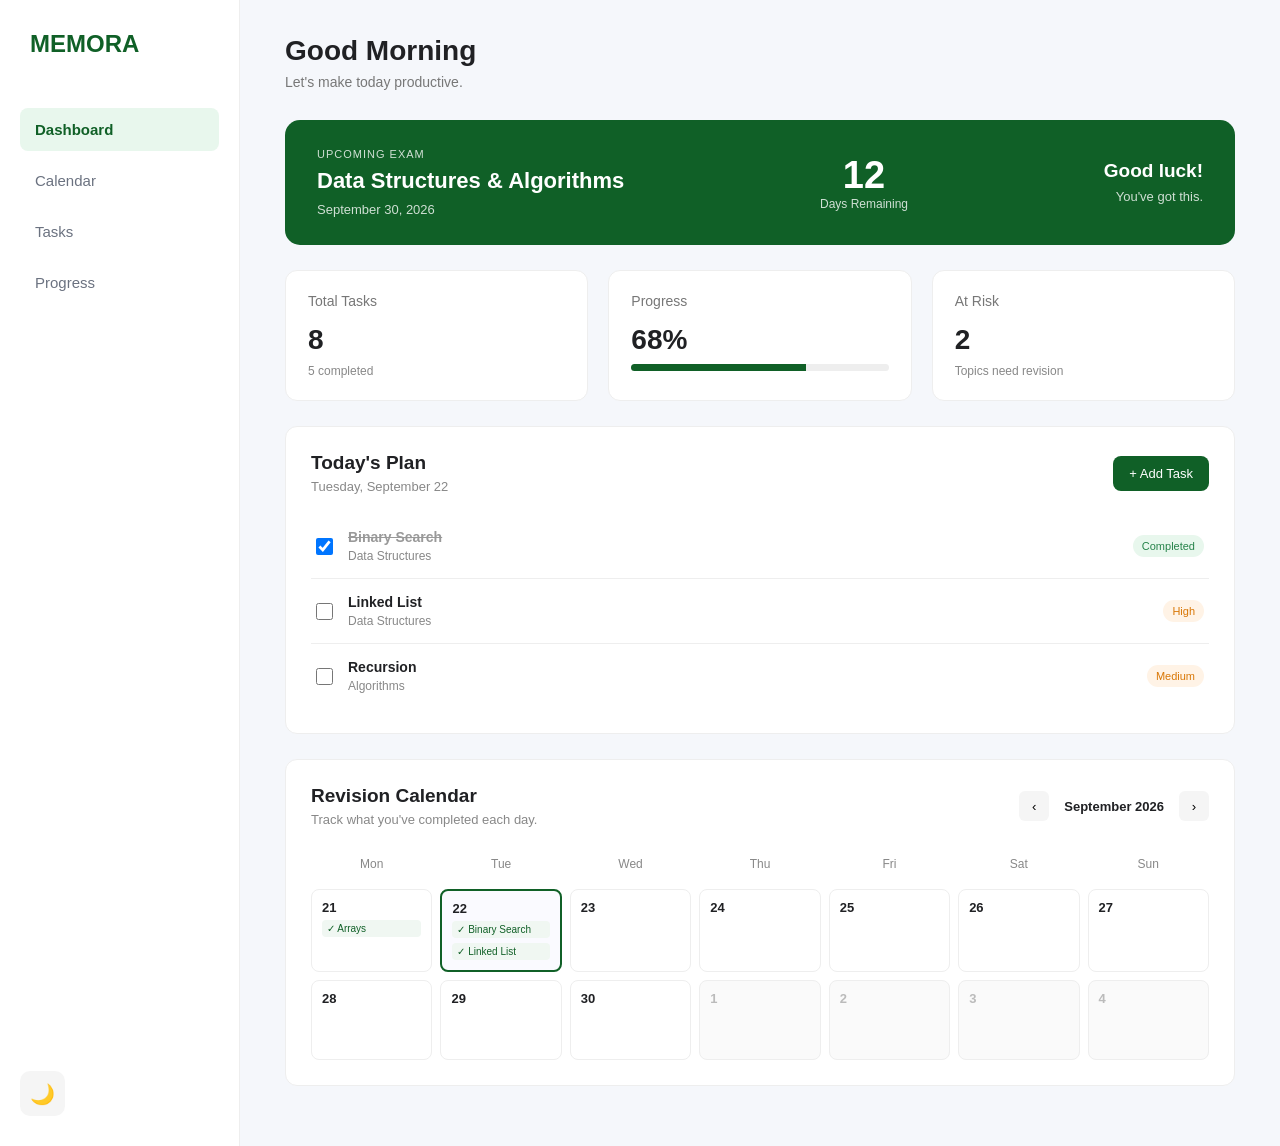
==== commit 5d56a3fb: "Merge remote-tracking branch 'origin/main' First PR changes pulled from origin made by Ayush" ====
--- a/index.html
+++ b/index.html
@@ -11,8 +11,9 @@
 </head>
 
 <body>
-    <script src="script.js"></script>
+
     <div class="dashboard">
+
         <aside class="sidebar">
 
             <div class="logo">
@@ -48,7 +49,10 @@
                 </a>
 
             </nav>
-
+              <!-- Night Mode -->
+                    <button id="darkModeBtn" class="dark-mode-btn">
+                        🌙
+                    </button>
         </aside>
 
 
@@ -398,6 +402,8 @@
 
     </div>
 
+    <script src="script.js"></script>
+
 </body>
 
 </html>
--- a/style.css
+++ b/style.css
@@ -45,8 +45,8 @@
     border-right: 1px solid #eeeeee;
 
     flex-shrink: 0;
-}
-
+    position: relative;
+}
 
 /* LOGO */
 
@@ -1637,19 +1637,19 @@
 
 #newTaskForm input,
 #newTaskForm select {
-    width: 100%;
-
-    padding: 11px 12px;
-
-    border: 1px solid #dcdcdc;
-
-    border-radius: 7px;
-
-    font-size: 14px;
-
-    background: white;
-
-    outline: none;
+    width:100%;
+
+    padding:11px 12px;
+
+    border:1px solid #dcdcdc;
+
+    border-radius:7px;
+
+    font-size:14px;
+
+    background:white;
+
+    outline:none;
 }
 
 #newTaskForm input:focus,
@@ -1661,27 +1661,297 @@
 /* Add Task button */
 
 .save-task {
-    width: 100%;
-
-    margin-top: 15px;
-
-    padding: 12px;
-
-    border: none;
-
-    border-radius: 7px;
-
-    background: #106027;
-
-    color: white;
-
-    font-size: 15px;
-
-    font-weight: 600;
-
-    cursor: pointer;
+    width:100%;
+
+    margin-top:15px;
+
+    padding:12px;
+
+    border:none;
+
+    border-radius:7px;
+
+    background:#106027;
+
+    color:white;
+
+    font-size:15px;
+
+    font-weight:600;
+
+    cursor:pointer;
 }
 
 .save-task:hover {
     background: #0b4d20;
 }
+
+
+/* Dark Mode */
+
+
+body.dark-mode {
+    background-color: #121212;
+    color: #f5f5f5;
+}
+
+/* Sidebar */
+
+body.dark-mode .sidebar {
+    background-color: #181818;
+    border-color: #333;
+}
+
+body.dark-mode .nav-item {
+    color: #aaa;
+}
+
+body.dark-mode .nav-item:hover {
+    background-color: #252525;
+}
+
+body.dark-mode .nav-item.active {
+    background-color: #263b2d;
+    color: #7ee49a;
+}
+
+/* Main headings and text */
+
+body.dark-mode h1,
+body.dark-mode h2,
+body.dark-mode h3,
+body.dark-mode p,
+body.dark-mode span {
+    color: #f5f5f5;
+}
+
+/* Cards */
+
+body.dark-mode .stat-card,
+body.dark-mode .today-section,
+body.dark-mode .calendar-section,
+body.dark-mode .calendar-page-card,
+body.dark-mode .calendar-info,
+body.dark-mode .calendar-summary,
+body.dark-mode .all-tasks,
+body.dark-mode .overall-progress,
+body.dark-mode .subject-section,
+body.dark-mode .risk-section,
+body.dark-mode .activity-section {
+    background-color: #1e1e1e;
+    border-color: #333;
+}
+
+/* Tasks */
+
+body.dark-mode .task,
+body.dark-mode .full-task,
+body.dark-mode .revision-item,
+body.dark-mode .risk-item,
+body.dark-mode .activity {
+    background-color: #1e1e1e;
+    border-color: #333;
+}
+
+/* Calendar */
+
+body.dark-mode .day {
+    background-color: #1e1e1e;
+    border-color: #333;
+}
+
+body.dark-mode .next-month,
+body.dark-mode .previous-month {
+    background-color: #181818;
+    color: #666;
+}
+
+/* Buttons */
+
+body.dark-mode .calendar-controls button,
+body.dark-mode .filter {
+    background-color: #2a2a2a;
+    color: #eee;
+    border-color: #444;
+}
+
+/* Theme button */
+
+body.dark-mode .theme-toggle {
+    background-color: #2a2a2a;
+    color: white;
+}
+
+
+
+/* Dark Mode Button */
+
+.dark-mode-btn{
+     margin-top: auto;
+
+    width: 45px;
+    height: 45px;
+
+    border: none;
+    border-radius: 10px;
+
+    background-color: #f5f5f5;
+
+    cursor: pointer;
+
+    font-size: 20px;
+
+    align-self: flex-start;
+}
+
+.dark-mode-btn:hover{
+    background-color:#e8f7ed;
+}
+
+.theme-toggle {
+    position: absolute;
+    bottom: 30px;
+    right: 20px;
+
+    width: 45px;
+    height: 45px;
+
+    border: none;
+    border-radius: 10px;
+
+    background-color: #f5f5f5;
+    font-size: 20px;
+
+    cursor: pointer;
+}
+
+.theme-toggle:hover {
+    background-color: #e8e8e8;
+}
+
+/* Dark Mode - Add Task Modal */
+
+body.dark-mode .task-modal {
+    background-color: #1e1e1e;
+    color: #f5f5f5;
+}
+
+body.dark-mode .modal-header h2 {
+    color: #f5f5f5;
+}
+
+body.dark-mode #newTaskForm label {
+    color: #ddd;
+}
+
+body.dark-mode #newTaskForm input,
+body.dark-mode #newTaskForm select {
+    background-color: #2a2a2a;
+    color: #f5f5f5;
+    border-color: #444;
+}
+
+body.dark-mode #newTaskForm input::placeholder {
+    color: #999;
+}
+
+body.dark-mode .close-modal {
+    color: #aaa;
+}
+
+body.dark-mode .close-modal:hover {
+    color: white;
+}
+
+/* Dark Mode Additional Fixes */
+
+/* Typography fixes for contrast */
+body.dark-mode .task-content p,
+body.dark-mode .full-task p,
+body.dark-mode .revision-item p,
+body.dark-mode .risk-item p,
+body.dark-mode .activity p,
+body.dark-mode .stat-description,
+body.dark-mode .stat-top p,
+body.dark-mode .welcome p,
+body.dark-mode .page-header p,
+body.dark-mode .section-header p,
+body.dark-mode .calendar-top p,
+body.dark-mode .legend-item p,
+body.dark-mode .progress-info > p,
+body.dark-mode .calendar-day-name,
+body.dark-mode .subject-header {
+    color: #aaa;
+}
+
+body.dark-mode .logo span,
+body.dark-mode .stat-top span,
+body.dark-mode .subject-header strong {
+    color: #7ee49a;
+}
+
+body.dark-mode .progress-circle span,
+body.dark-mode .progress-numbers span,
+body.dark-mode .exam-countdown p,
+body.dark-mode .good-luck span {
+    color: #aaa;
+}
+
+/* Labels and Tags */
+body.dark-mode .task-status,
+body.dark-mode .completed-label,
+body.dark-mode .day small,
+body.dark-mode .activity > span {
+    background-color: #1a2e21;
+    color: #7ee49a;
+}
+
+body.dark-mode .exam-day small {
+    background-color: #1a2e21 !important;
+    color: #7ee49a !important;
+}
+
+body.dark-mode .task-priority,
+body.dark-mode .high-priority,
+body.dark-mode .pending-label,
+body.dark-mode .risk-item span {
+    background-color: #3d2a13;
+    color: #ffb866;
+}
+
+body.dark-mode .medium-priority {
+    background-color: #22223b;
+    color: #9a9dff;
+}
+
+/* Progress Bars */
+body.dark-mode .progress-bar,
+body.dark-mode .large-progress-bar,
+body.dark-mode .subject-bar {
+    background-color: #333;
+}
+
+body.dark-mode .progress-circle {
+    border-color: #1a2e21;
+    border-top-color: #7ee49a;
+}
+
+/* Calendar elements */
+body.dark-mode .day.today {
+    border-color: #7ee49a;
+    background-color: #1a2e21;
+}
+
+body.dark-mode .exam-day {
+    border-color: #ffb866;
+}
+
+/* Dark Mode Button */
+body.dark-mode .dark-mode-btn {
+    background-color: #2a2a2a;
+    color: #f5f5f5;
+}
+
+body.dark-mode .dark-mode-btn:hover {
+    background-color: #3a3a3a;
+}
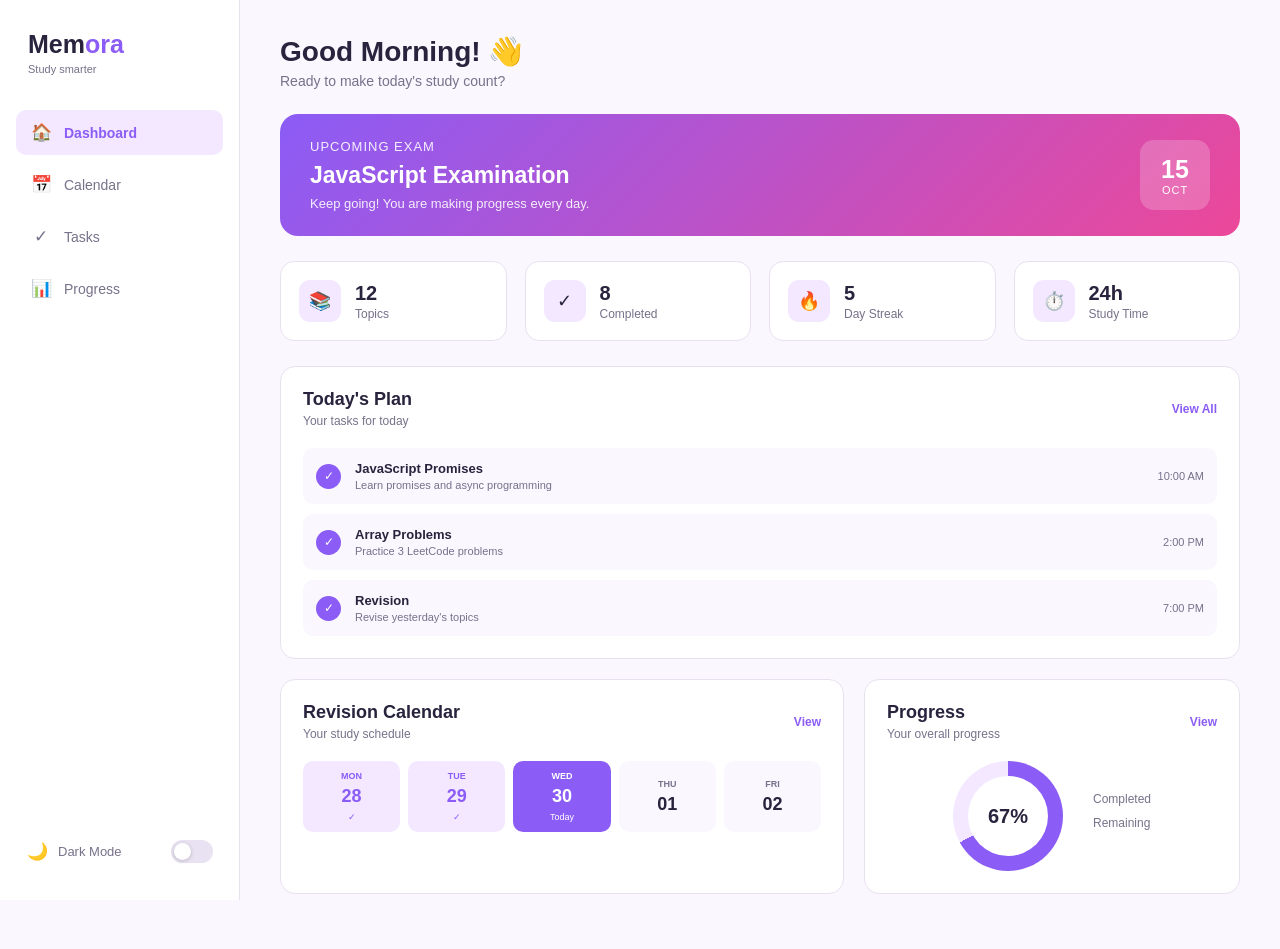
==== commit 1c58c6eb: "add css" ====
--- a/index.html
+++ b/index.html
@@ -5,403 +5,335 @@
     <meta charset="UTF-8">
     <meta name="viewport" content="width=device-width, initial-scale=1.0">
 
-    <title>Adaptive Revision Calendar</title>
+    <title>Memora - Dashboard</title>
 
     <link rel="stylesheet" href="style.css">
+
+    <!-- Apply saved theme -->
+    <script>
+        if (localStorage.getItem("theme") === "dark") {
+            document.documentElement.classList.add("dark-mode");
+        }
+    </script>
 </head>
 
 <body>
 
     <div class="dashboard">
 
+        <!-- SIDEBAR -->
         <aside class="sidebar">
 
+            <!-- LOGO -->
             <div class="logo">
-                <span>
-                    <h2>MEMORA</h2>
+                <h2>Mem<span>ora</span></h2>
+                <p>Study smarter</p>
+            </div>
+
+            <!-- NAVIGATION -->
+            <nav class="navigation">
+
+                <a href="dashboard.html" class="nav-item active">
+                    <span class="nav-icon">🏠</span>
+                    <span>Dashboard</span>
+                </a>
+
+                <a href="calendar.html" class="nav-item">
+                    <span class="nav-icon">📅</span>
+                    <span>Calendar</span>
+                </a>
+
+                <a href="task.html" class="nav-item">
+                    <span class="nav-icon">✓</span>
+                    <span>Tasks</span>
+                </a>
+
+                <a href="progress.html" class="nav-item">
+                    <span class="nav-icon">📊</span>
+                    <span>Progress</span>
+                </a>
+
+            </nav>
+
+            <!-- THEME TOGGLE -->
+            <div class="theme-switch">
+
+                <span id="themeIcon">🌙</span>
+
+                <span id="themeText">
+                    Dark Mode
                 </span>
+
+                <button id="themeToggle" class="theme-toggle" type="button" aria-label="Toggle dark mode"
+                    aria-pressed="false">
+
+                    <span class="toggle-circle"></span>
+
+                </button>
+
             </div>
 
-            <nav class="navigation">
-
-                <a href="index.html" class="nav-item active">
-
-                    Dashboard
-
-                </a>
-
-                <a href="calendar.html" class="nav-item">
-
-                    Calendar
-
-                </a>
-
-                <a href="task.html" class="nav-item">
-
-                    Tasks
-
-                </a>
-
-                <a href="progress.html" class="nav-item">
-
-                    Progress
-
-                </a>
-
-            </nav>
-              <!-- Night Mode -->
-                    <button id="darkModeBtn" class="dark-mode-btn">
-                        🌙
-                    </button>
         </aside>
 
 
+        <!-- MAIN CONTENT -->
         <main class="main-content">
 
-            <header class="header">
-
-                <div class="welcome">
-
-                    <h1>Good Morning</h1>
+            <header class="topbar">
+
+                <div>
+                    <h1>Good Morning! 👋</h1>
+                    <p>Ready to make today's study count?</p>
+                </div>
+
+            </header>
+
+
+            <!-- EXAM CARD -->
+            <section class="exam-card">
+
+                <div>
+                    <p class="small-title">UPCOMING EXAM</p>
+
+                    <h2>JavaScript Examination</h2>
+
                     <p>
-                        Let's make today productive.
+                        Keep going! You are making progress every day.
                     </p>
-
-                </div>
-
-            </header>
-
-
-            <section class="exam-card">
-
-                <div class="exam-info">
-
-                    <p class="small-heading">
-                        UPCOMING EXAM
-                    </p>
-
-                    <h2>
-                        Data Structures & Algorithms
-                    </h2>
-
-                    <p class="exam-date">
-                        September 30, 2026
-                    </p>
-
-                </div>
-
-
-                <div class="exam-countdown">
-
-                    <span>12</span>
-
-                    <p>Days Remaining</p>
-
-                </div>
-
-
-                <div class="good-luck">
-
-                    <p>Good luck!</p>
-
-                    <span>
-                        You've got this.
-                    </span>
-
+                </div>
+
+                <div class="exam-date">
+                    <strong>15</strong>
+                    <span>OCT</span>
                 </div>
 
             </section>
 
+
+            <!-- STATS -->
             <section class="stats">
 
                 <div class="stat-card">
-
-                    <div class="stat-top">
-                        <p>Total Tasks</p>
-
-                    </div>
-
-                    <h2>8</h2>
-
-                    <p class="stat-description">
-                        5 completed
-                    </p>
-
+                    <div class="stat-icon">📚</div>
+
+                    <div>
+                        <h3>12</h3>
+                        <p>Topics</p>
+                    </div>
                 </div>
 
 
                 <div class="stat-card">
-
-                    <div class="stat-top">
-                        <p>Progress</p>
-                    </div>
-
-                    <h2>68%</h2>
-
-                    <div class="progress-bar">
-
-                        <div class="progress">
-                        </div>
-
-                    </div>
-
+                    <div class="stat-icon">✓</div>
+
+                    <div>
+                        <h3>8</h3>
+                        <p>Completed</p>
+                    </div>
                 </div>
 
 
                 <div class="stat-card">
-
-                    <div class="stat-top">
-                        <p>At Risk</p>
-                    </div>
-
-                    <h2>2</h2>
-
-                    <p class="stat-description">
-                        Topics need revision
-                    </p>
-
+                    <div class="stat-icon">🔥</div>
+
+                    <div>
+                        <h3>5</h3>
+                        <p>Day Streak</p>
+                    </div>
+                </div>
+
+
+                <div class="stat-card">
+                    <div class="stat-icon">⏱️</div>
+
+                    <div>
+                        <h3>24h</h3>
+                        <p>Study Time</p>
+                    </div>
                 </div>
 
             </section>
 
 
-            <!-- ================= TODAY'S PLAN ================= -->
-
-            <section class="today-section">
+            <!-- TODAY'S PLAN -->
+            <section class="content-card">
 
                 <div class="section-header">
 
                     <div>
-
                         <h2>Today's Plan</h2>
-
-                        <p>
-                            Tuesday, September 22
-                        </p>
-
-                    </div>
-
-                    <button class="add-task">
-                        + Add Task
-                    </button>
+                        <p>Your tasks for today</p>
+                    </div>
+
+                    <a href="task.html" class="view-all">
+                        View All
+                    </a>
 
                 </div>
 
 
                 <div class="task-list">
 
-                    <!-- COMPLETED TASK -->
-
-                    <div class="task completed">
-
-                        <input type="checkbox" checked>
-
-                        <div class="task-content">
-
-                            <h3>Binary Search</h3>
+                    <div class="task-item">
+
+                        <div class="task-check">
+                            ✓
+                        </div>
+
+                        <div class="task-info">
+                            <h3>JavaScript Promises</h3>
+                            <p>Learn promises and async programming</p>
+                        </div>
+
+                        <span class="task-time">
+                            10:00 AM
+                        </span>
+
+                    </div>
+
+
+                    <div class="task-item">
+
+                        <div class="task-check">
+                            ✓
+                        </div>
+
+                        <div class="task-info">
+                            <h3>Array Problems</h3>
+                            <p>Practice 3 LeetCode problems</p>
+                        </div>
+
+                        <span class="task-time">
+                            2:00 PM
+                        </span>
+
+                    </div>
+
+
+                    <div class="task-item">
+
+                        <div class="task-check">
+                            ✓
+                        </div>
+
+                        <div class="task-info">
+                            <h3>Revision</h3>
+                            <p>Revise yesterday's topics</p>
+                        </div>
+
+                        <span class="task-time">
+                            7:00 PM
+                        </span>
+
+                    </div>
+
+                </div>
+
+            </section>
+
+
+            <!-- BOTTOM GRID -->
+            <div class="bottom-grid">
+
+                <!-- CALENDAR -->
+                <section class="content-card">
+
+                    <div class="section-header">
+
+                        <div>
+                            <h2>Revision Calendar</h2>
+                            <p>Your study schedule</p>
+                        </div>
+
+                        <a href="calendar.html" class="view-all">
+                            View
+                        </a>
+
+                    </div>
+
+                    <div class="calendar-preview">
+
+                        <div class="calendar-day completed">
+                            <span>MON</span>
+                            <strong>28</strong>
+                            <small>✓</small>
+                        </div>
+
+                        <div class="calendar-day completed">
+                            <span>TUE</span>
+                            <strong>29</strong>
+                            <small>✓</small>
+                        </div>
+
+                        <div class="calendar-day today">
+                            <span>WED</span>
+                            <strong>30</strong>
+                            <small>Today</small>
+                        </div>
+
+                        <div class="calendar-day">
+                            <span>THU</span>
+                            <strong>01</strong>
+                        </div>
+
+                        <div class="calendar-day">
+                            <span>FRI</span>
+                            <strong>02</strong>
+                        </div>
+
+                    </div>
+
+                </section>
+
+
+                <!-- PROGRESS -->
+                <section class="content-card">
+
+                    <div class="section-header">
+
+                        <div>
+                            <h2>Progress</h2>
+                            <p>Your overall progress</p>
+                        </div>
+
+                        <a href="progress.html" class="view-all">
+                            View
+                        </a>
+
+                    </div>
+
+
+                    <div class="progress-container">
+
+                        <div class="progress-circle">
+                            <strong>67%</strong>
+                        </div>
+
+                        <div class="progress-details">
 
                             <p>
-                                Data Structures
+                                <span></span>
+                                Completed
                             </p>
 
-                        </div>
-
-                        <span class="task-status">
-                            Completed
-                        </span>
-
-                    </div>
-
-
-                    <!-- TASK -->
-
-                    <div class="task">
-
-                        <input type="checkbox">
-
-                        <div class="task-content">
-
-                            <h3>Linked List</h3>
-
                             <p>
-                                Data Structures
+                                <span></span>
+                                Remaining
                             </p>
 
                         </div>
 
-                        <span class="task-priority">
-                            High
-                        </span>
-
-                    </div>
-
-
-                    <!-- TASK -->
-
-                    <div class="task">
-
-                        <input type="checkbox">
-
-                        <div class="task-content">
-
-                            <h3>Recursion</h3>
-
-                            <p>
-                                Algorithms
-                            </p>
-
-                        </div>
-
-                        <span class="task-priority">
-                            Medium
-                        </span>
-
-                    </div>
-
-                </div>
-
-            </section>
-
-
-            <!-- ================= CALENDAR ================= -->
-
-            <section class="calendar-section">
-
-                <div class="section-header">
-
-                    <div>
-
-                        <h2>Revision Calendar</h2>
-
-                        <p>
-                            Track what you've completed each day.
-                        </p>
-
-                    </div>
-
-                    <div class="calendar-controls">
-
-                        <button>‹</button>
-
-                        <span>September 2026</span>
-
-                        <button>›</button>
-
-                    </div>
-
-                </div>
-
-
-                <!-- DAYS -->
-
-                <div class="calendar">
-
-                    <div class="calendar-day-name">
-                        Mon
-                    </div>
-
-                    <div class="calendar-day-name">
-                        Tue
-                    </div>
-
-                    <div class="calendar-day-name">
-                        Wed
-                    </div>
-
-                    <div class="calendar-day-name">
-                        Thu
-                    </div>
-
-                    <div class="calendar-day-name">
-                        Fri
-                    </div>
-
-                    <div class="calendar-day-name">
-                        Sat
-                    </div>
-
-                    <div class="calendar-day-name">
-                        Sun
-                    </div>
-
-
-                    <!-- WEEK -->
-
-                    <div class="day">
-                        <span>21</span>
-                        <small>✓ Arrays</small>
-                    </div>
-
-                    <div class="day today">
-                        <span>22</span>
-
-                        <small>
-                            ✓ Binary Search
-                        </small>
-
-                        <small>
-                            ✓ Linked List
-                        </small>
-
-                    </div>
-
-                    <div class="day">
-                        <span>23</span>
-                    </div>
-
-                    <div class="day">
-                        <span>24</span>
-                    </div>
-
-                    <div class="day">
-                        <span>25</span>
-                    </div>
-
-                    <div class="day">
-                        <span>26</span>
-                    </div>
-
-                    <div class="day">
-                        <span>27</span>
-                    </div>
-
-
-                    <div class="day">
-                        <span>28</span>
-                    </div>
-
-                    <div class="day">
-                        <span>29</span>
-                    </div>
-
-                    <div class="day">
-                        <span>30</span>
-                    </div>
-
-                    <div class="day next-month">
-                        <span>1</span>
-                    </div>
-
-                    <div class="day next-month">
-                        <span>2</span>
-                    </div>
-
-                    <div class="day next-month">
-                        <span>3</span>
-                    </div>
-
-                    <div class="day next-month">
-                        <span>4</span>
-                    </div>
-
-                </div>
-
-            </section>
+                    </div>
+
+                </section>
+
+            </div>
 
         </main>
 
     </div>
 
+
     <script src="script.js"></script>
 
 </body>
--- a/style.css
+++ b/style.css
@@ -1,6 +1,6 @@
-/* =========================================================
-   RESET
-========================================================= */
+/* =========================================
+   MEMORA - MAIN STYLES
+========================================= */
 
 * {
     margin: 0;
@@ -8,1950 +8,1071 @@
     box-sizing: border-box;
 }
 
+:root {
+
+    --primary: #8B5CF6;
+    --primary-dark: #7C3AED;
+    --accent: #EC4899;
+
+    --light-purple: #F3E8FF;
+    --background: #FAF7FF;
+
+    --card: #FFFFFF;
+
+    --text: #29233D;
+    --muted: #77718A;
+
+    --border: #E8E1F0;
+
+    --sidebar-width: 240px;
+}
+
+
+/* =========================================
+   BODY
+========================================= */
 
 body {
-    font-family: Arial, sans-serif;
-
-    background-color: #f5f7fb;
-
-    color: #202124;
-}
-
-
+
+    font-family:
+        -apple-system,
+        BlinkMacSystemFont,
+        "Segoe UI",
+        sans-serif;
+
+    background: var(--background);
+
+    color: var(--text);
+
+    transition:
+        background-color 0.3s ease,
+        color 0.3s ease;
+}
+
+
+/* =========================================
+   DASHBOARD
+========================================= */
 
 .dashboard {
+
+    display: flex;
+
     min-height: 100vh;
-
-    display: flex;
-}
-
-
-/* =========================================================
+}
+
+
+/* =========================================
    SIDEBAR
-========================================================= */
+========================================= */
 
 .sidebar {
-    width: 240px;
+
+    width: var(--sidebar-width);
 
     min-height: 100vh;
 
-    background-color: white;
-
-    padding: 30px 20px;
-
-    display: flex;
+    background: var(--card);
+
+    border-right: 1px solid var(--border);
+
+    padding: 25px 16px;
+
+    display: flex;
+
     flex-direction: column;
 
-    border-right: 1px solid #eeeeee;
-
-    flex-shrink: 0;
+    position: fixed;
+
+    left: 0;
+    top: 0;
+
+    transition:
+        background-color 0.3s ease,
+        border-color 0.3s ease;
+}
+
+
+/* =========================================
+   LOGO
+========================================= */
+
+.logo {
+
+    padding: 5px 12px 35px;
+}
+
+.logo h2 {
+
+    font-size: 25px;
+
+    font-weight: 700;
+
+    color: var(--text);
+}
+
+.logo h2 span {
+
+    color: var(--primary);
+}
+
+.logo p {
+
+    margin-top: 4px;
+
+    font-size: 11px;
+
+    color: var(--muted);
+}
+
+
+/* =========================================
+   NAVIGATION
+========================================= */
+
+.navigation {
+
+    display: flex;
+
+    flex-direction: column;
+
+    gap: 7px;
+}
+
+
+.nav-item {
+
+    display: flex;
+
+    align-items: center;
+
+    gap: 12px;
+
+    padding: 12px 14px;
+
+    border-radius: 10px;
+
+    text-decoration: none;
+
+    color: var(--muted);
+
+    font-size: 14px;
+
+    transition: all 0.25s ease;
+}
+
+
+.nav-icon {
+
+    width: 22px;
+
+    text-align: center;
+
+    font-size: 17px;
+}
+
+
+.nav-item:hover {
+
+    background: var(--light-purple);
+
+    color: var(--primary);
+}
+
+
+.nav-item.active {
+
+    background: var(--light-purple);
+
+    color: var(--primary);
+
+    font-weight: 600;
+}
+
+
+/* =========================================
+   THEME SWITCH
+========================================= */
+
+.theme-switch {
+
+    margin-top: auto;
+
+    display: flex;
+
+    align-items: center;
+
+    gap: 10px;
+
+    padding: 12px 10px;
+
+    border-radius: 10px;
+
+    color: var(--muted);
+
+    font-size: 13px;
+}
+
+
+#themeIcon {
+
+    width: 22px;
+
+    text-align: center;
+
+    font-size: 17px;
+}
+
+
+#themeText {
+
+    flex: 1;
+
+    color: var(--muted);
+
+    font-size: 13px;
+}
+
+
+/* Toggle button */
+
+.theme-toggle {
+
     position: relative;
-}
-
-/* LOGO */
-
-.logo {
-    margin-bottom: 50px;
-
-    padding-left: 10px;
-}
-
-
-.logo h2 {
-    font-size: 24px;
-}
-
-
-.logo span {
-    color: #106027;
-}
-
-
-/* NAVIGATION */
-
-.navigation {
+
+    width: 42px;
+
+    height: 23px;
+
+    border: none;
+
+    border-radius: 20px;
+
+    background: #E9E2F2;
+
+    cursor: pointer;
+
+    padding: 0;
+
+    transition:
+        background-color 0.3s ease;
+}
+
+
+.toggle-circle {
+
+    position: absolute;
+
+    top: 3px;
+
+    left: 3px;
+
+    width: 17px;
+
+    height: 17px;
+
+    border-radius: 50%;
+
+    background: #FFFFFF;
+
+    box-shadow:
+        0 1px 4px rgba(0, 0, 0, 0.2);
+
+    transition:
+        left 0.3s ease;
+}
+
+
+.theme-toggle:hover {
+
+    background: #DCCBFA;
+}
+
+
+/* =========================================
+   MAIN CONTENT
+========================================= */
+
+.main-content {
+
+    margin-left: var(--sidebar-width);
+
+    width: calc(100% - var(--sidebar-width));
+
+    padding: 35px 40px;
+}
+
+
+/* =========================================
+   TOP BAR
+========================================= */
+
+.topbar {
+
+    margin-bottom: 25px;
+}
+
+
+.topbar h1 {
+
+    font-size: 28px;
+
+    margin-bottom: 5px;
+}
+
+
+.topbar p {
+
+    color: var(--muted);
+
+    font-size: 14px;
+}
+
+
+/* =========================================
+   EXAM CARD
+========================================= */
+
+.exam-card {
+
+    background:
+        linear-gradient(135deg,
+            var(--primary),
+            var(--accent));
+
+    color: white;
+
+    border-radius: 18px;
+
+    padding: 25px 30px;
+
+    display: flex;
+
+    justify-content: space-between;
+
+    align-items: center;
+
+    margin-bottom: 25px;
+}
+
+
+.small-title {
+
+    font-size: 11px;
+
+    letter-spacing: 1px;
+
+    opacity: 0.8;
+
+    margin-bottom: 8px;
+}
+
+
+.exam-card h2 {
+
+    font-size: 23px;
+
+    margin-bottom: 7px;
+}
+
+
+.exam-card p {
+
+    font-size: 13px;
+
+    opacity: 0.9;
+}
+
+
+.exam-date {
+
+    width: 70px;
+
+    height: 70px;
+
+    border-radius: 14px;
+
+    background: rgba(255, 255, 255, 0.2);
+
     display: flex;
 
     flex-direction: column;
 
+    align-items: center;
+
+    justify-content: center;
+}
+
+
+.exam-date strong {
+
+    font-size: 25px;
+}
+
+
+.exam-date span {
+
+    font-size: 11px;
+
+    letter-spacing: 1px;
+}
+
+
+/* =========================================
+   STATS
+========================================= */
+
+.stats {
+
+    display: grid;
+
+    grid-template-columns:
+        repeat(4, 1fr);
+
+    gap: 18px;
+
+    margin-bottom: 25px;
+}
+
+
+.stat-card {
+
+    background: var(--card);
+
+    border: 1px solid var(--border);
+
+    border-radius: 14px;
+
+    padding: 18px;
+
+    display: flex;
+
+    align-items: center;
+
+    gap: 14px;
+
+    transition:
+        background-color 0.3s ease,
+        border-color 0.3s ease;
+}
+
+
+.stat-icon {
+
+    width: 42px;
+
+    height: 42px;
+
+    border-radius: 11px;
+
+    background: var(--light-purple);
+
+    display: flex;
+
+    align-items: center;
+
+    justify-content: center;
+
+    font-size: 18px;
+}
+
+
+.stat-card h3 {
+
+    font-size: 20px;
+
+    margin-bottom: 2px;
+}
+
+
+.stat-card p {
+
+    color: var(--muted);
+
+    font-size: 12px;
+}
+
+
+/* =========================================
+   CONTENT CARD
+========================================= */
+
+.content-card {
+
+    background: var(--card);
+
+    border: 1px solid var(--border);
+
+    border-radius: 15px;
+
+    padding: 22px;
+
+    margin-bottom: 20px;
+
+    transition:
+        background-color 0.3s ease,
+        border-color 0.3s ease;
+}
+
+
+.section-header {
+
+    display: flex;
+
+    justify-content: space-between;
+
+    align-items: center;
+
+    margin-bottom: 20px;
+}
+
+
+.section-header h2 {
+
+    font-size: 18px;
+
+    margin-bottom: 4px;
+}
+
+
+.section-header p {
+
+    font-size: 12px;
+
+    color: var(--muted);
+}
+
+
+.view-all {
+
+    color: var(--primary);
+
+    text-decoration: none;
+
+    font-size: 12px;
+
+    font-weight: 600;
+}
+
+
+.view-all:hover {
+
+    color: var(--primary-dark);
+}
+
+
+/* =========================================
+   TASK LIST
+========================================= */
+
+.task-list {
+
+    display: flex;
+
+    flex-direction: column;
+
+    gap: 10px;
+}
+
+
+.task-item {
+
+    display: flex;
+
+    align-items: center;
+
+    gap: 14px;
+
+    padding: 13px;
+
+    border-radius: 10px;
+
+    background: var(--background);
+
+    transition: background-color 0.3s ease;
+}
+
+
+.task-check {
+
+    width: 25px;
+
+    height: 25px;
+
+    border-radius: 50%;
+
+    background: var(--primary);
+
+    color: white;
+
+    display: flex;
+
+    align-items: center;
+
+    justify-content: center;
+
+    font-size: 12px;
+}
+
+
+.task-info {
+
+    flex: 1;
+}
+
+
+.task-info h3 {
+
+    font-size: 13px;
+
+    margin-bottom: 3px;
+}
+
+
+.task-info p {
+
+    color: var(--muted);
+
+    font-size: 11px;
+}
+
+
+.task-time {
+
+    color: var(--muted);
+
+    font-size: 11px;
+}
+
+
+/* =========================================
+   BOTTOM GRID
+========================================= */
+
+.bottom-grid {
+
+    display: grid;
+
+    grid-template-columns:
+        1.5fr 1fr;
+
+    gap: 20px;
+}
+
+
+/* =========================================
+   CALENDAR
+========================================= */
+
+.calendar-preview {
+
+    display: grid;
+
+    grid-template-columns:
+        repeat(5, 1fr);
+
     gap: 8px;
 }
 
 
-.nav-item {
-    text-decoration: none;
-
-    color: #6b7280;
-
-    padding: 13px 15px;
-
-    border-radius: 8px;
-
-    display: flex;
-
-    align-items: center;
-
-    gap: 12px;
-
-    font-size: 15px;
-}
-
-
-.nav-item:hover {
-    background-color: #f0f7f2;
-
-    color: #106027;
-}
-
-
-.nav-item.active {
-    background-color: #e8f7ed;
-
-    color: #106027;
+.calendar-day {
+
+    display: flex;
+
+    flex-direction: column;
+
+    align-items: center;
+
+    justify-content: center;
+
+    gap: 5px;
+
+    padding: 10px 5px;
+
+    border-radius: 10px;
+
+    background: var(--background);
+
+    color: var(--muted);
+}
+
+
+.calendar-day span {
+
+    font-size: 9px;
 
     font-weight: 600;
 }
 
 
-/* =========================================================
-   MAIN CONTENT
-========================================================= */
-
-.main-content {
-    flex: 1;
-
-    padding: 35px 45px;
-
-    max-width: 1500px;
-
-    width: 100%;
-}
-
-
-/* =========================================================
-   HEADER
-========================================================= */
-
-.header {
-    display: flex;
-
-    justify-content: space-between;
-
-    align-items: center;
-
-    margin-bottom: 30px;
-}
-
-
-.welcome h1 {
-    font-size: 28px;
-
-    margin-bottom: 7px;
-}
-
-
-.welcome p {
-    color: #777;
-
-    font-size: 14px;
-}
-
-
-/* =========================================================
-   GENERAL PAGE HEADER
-   Used on Calendar, Tasks and Progress
-========================================================= */
-
-.page-header {
-    display: flex;
-
-    justify-content: space-between;
-
-    align-items: center;
-
-    margin-bottom: 30px;
-}
-
-
-.page-header h1 {
-    font-size: 28px;
-
-    margin-bottom: 7px;
-}
-
-
-.page-header p {
-    color: #777;
-
-    font-size: 14px;
-}
-
-
-/* =========================================================
-   EXAM CARD
-========================================================= */
-
-.exam-card {
-    background-color: #106027;
+.calendar-day strong {
+
+    font-size: 18px;
+
+    color: var(--text);
+}
+
+
+.calendar-day small {
+
+    font-size: 9px;
+}
+
+
+.calendar-day.completed {
+
+    background: var(--light-purple);
+
+    color: var(--primary);
+}
+
+
+.calendar-day.completed strong {
+
+    color: var(--primary);
+}
+
+
+.calendar-day.today {
+
+    background: var(--primary);
 
     color: white;
-
-    border-radius: 15px;
-
-    padding: 28px 32px;
-
-    display: flex;
-
-    align-items: center;
-
-    justify-content: space-between;
-
-    margin-bottom: 25px;
-}
-
-
-.small-heading {
-    font-size: 11px;
-
-    letter-spacing: 1px;
-
-    opacity: 0.8;
-
-    margin-bottom: 8px;
-}
-
-
-.exam-info h2 {
-    font-size: 22px;
-
-    margin-bottom: 8px;
-}
-
-
-.exam-date {
-    font-size: 13px;
-
-    opacity: 0.8;
-}
-
-
-.exam-countdown {
-    text-align: center;
-}
-
-
-.exam-countdown span {
-    font-size: 38px;
-
-    font-weight: bold;
-}
-
-
-.exam-countdown p {
+}
+
+
+.calendar-day.today strong {
+
+    color: white;
+}
+
+
+/* =========================================
+   PROGRESS
+========================================= */
+
+.progress-container {
+
+    display: flex;
+
+    align-items: center;
+
+    justify-content: center;
+
+    gap: 30px;
+}
+
+
+.progress-circle {
+
+    width: 110px;
+
+    height: 110px;
+
+    border-radius: 50%;
+
+    background:
+        conic-gradient(var(--primary) 67%,
+            var(--light-purple) 67%);
+
+    display: flex;
+
+    align-items: center;
+
+    justify-content: center;
+
+    position: relative;
+}
+
+
+.progress-circle::before {
+
+    content: "";
+
+    position: absolute;
+
+    width: 80px;
+
+    height: 80px;
+
+    border-radius: 50%;
+
+    background: var(--card);
+}
+
+
+.progress-circle strong {
+
+    position: relative;
+
+    font-size: 20px;
+
+    color: var(--text);
+}
+
+
+.progress-details p {
+
+    color: var(--muted);
+
     font-size: 12px;
 
-    opacity: 0.8;
-}
-
-
-.good-luck {
-    text-align: right;
-}
-
-
-.good-luck p {
-    font-size: 19px;
-
-    font-weight: bold;
-
-    margin-bottom: 5px;
-}
-
-
-.good-luck span {
-    font-size: 13px;
-
-    opacity: 0.8;
-}
-
-
-/* =========================================================
-   STATISTICS
-========================================================= */
-
-.stats {
-    display: grid;
-
-    grid-template-columns: repeat(3, 1fr);
-
-    gap: 20px;
-
-    margin-bottom: 25px;
-}
-
-
-.stat-card {
-    background-color: white;
-
-    padding: 22px;
-
-    border-radius: 12px;
-
-    border: 1px solid #eeeeee;
-}
-
-
-.stat-top {
-    display: flex;
-
-    justify-content: space-between;
-
-    align-items: center;
-
-    margin-bottom: 15px;
-}
-
-
-.stat-top p {
-    color: #777;
-
-    font-size: 14px;
-}
-
-
-.stat-top span {
-    color: #106027;
-
-    font-weight: bold;
-}
-
-
-.stat-card h2 {
-    font-size: 28px;
-
-    margin-bottom: 8px;
-}
-
-
-.stat-description {
-    color: #888;
-
-    font-size: 12px;
-}
-
-
-/* =========================================================
-   PROGRESS BAR
-========================================================= */
-
-.progress-bar {
-    height: 7px;
-
-    width: 100%;
-
-    background-color: #eeeeee;
-
-    border-radius: 10px;
-
-    overflow: hidden;
-}
-
-
-.progress {
-    height: 100%;
-
-    width: 68%;
-
-    background-color: #106027;
-}
-
-
-/* =========================================================
-   TODAY'S PLAN
-========================================================= */
-
-.today-section,
-.calendar-section {
-    background-color: white;
-
-    padding: 25px;
-
-    border-radius: 12px;
-
-    border: 1px solid #eeeeee;
-
-    margin-bottom: 25px;
-}
-
-
-.section-header {
-    display: flex;
-
-    justify-content: space-between;
-
-    align-items: center;
-
-    margin-bottom: 20px;
-}
-
-
-.section-header h2 {
-    font-size: 19px;
-
-    margin-bottom: 5px;
-}
-
-
-.section-header p {
-    color: #888;
-
-    font-size: 13px;
-}
-
-
-/* =========================================================
-   ADD TASK BUTTON
-========================================================= */
-
-.add-task {
-    border: none;
-
-    background-color: #106027;
-
-    color: white;
-
-    padding: 10px 16px;
-
-    border-radius: 8px;
-
-    cursor: pointer;
-
-    font-size: 13px;
-}
-
-
-.add-task:hover {
-    background-color: #087a28;
-}
-
-
-/* =========================================================
-   TASK LIST
-========================================================= */
-
-.task-list {
-    display: flex;
-
-    flex-direction: column;
-}
-
-
-.task {
-    display: flex;
-
-    align-items: center;
-
-    gap: 15px;
-
-    padding: 15px 5px;
-
-    border-bottom: 1px solid #eeeeee;
-}
-
-
-.task:last-child {
-    border-bottom: none;
-}
-
-
-.task input {
-    width: 17px;
-
-    height: 17px;
-
-    cursor: pointer;
-}
-
-
-.task-content {
-    flex: 1;
-}
-
-
-.task-content h3 {
-    font-size: 14px;
-
-    margin-bottom: 4px;
-}
-
-
-.task-content p {
-    font-size: 12px;
-
-    color: #888;
-}
-
-
-/* TASK LABELS */
-
-.task-status,
-.task-priority {
-    font-size: 11px;
-
-    padding: 5px 9px;
-
-    border-radius: 20px;
-}
-
-
-.task-status {
-    background-color: #e8f7ed;
-
-    color: #26834a;
-}
-
-
-.task-priority {
-    background-color: #fff3e6;
-
-    color: #d97706;
-}
-
-
-.task.completed .task-content h3 {
-    text-decoration: line-through;
-
-    color: #999;
-}
-
-
-/* =========================================================
-   CALENDAR CONTROLS
-========================================================= */
-
-.calendar-controls {
-    display: flex;
-
-    align-items: center;
-
-    gap: 15px;
-}
-
-
-.calendar-controls button {
-    border: none;
-
-    background-color: #f5f5f5;
-
-    width: 30px;
-
-    height: 30px;
-
-    border-radius: 6px;
-
-    cursor: pointer;
-}
-
-
-.calendar-controls button:hover {
-    background-color: #e8f7ed;
-
-    color: #106027;
-}
-
-
-.calendar-controls span {
-    font-size: 13px;
-
-    font-weight: 600;
-}
-
-
-/* =========================================================
-   CALENDAR
-========================================================= */
-
-.calendar {
-    display: grid;
-
-    grid-template-columns: repeat(7, 1fr);
-
-    gap: 8px;
-}
-
-
-.calendar-day-name {
-    text-align: center;
-
-    color: #888;
-
-    font-size: 12px;
-
-    padding: 10px;
-}
-
-
-.day {
-    min-height: 80px;
-
-    padding: 10px;
-
-    border: 1px solid #eeeeee;
-
-    border-radius: 8px;
-
-    display: flex;
-
-    flex-direction: column;
-
-    gap: 5px;
-}
-
-
-.day>span {
-    font-size: 13px;
-
-    font-weight: 600;
-}
-
-
-.day small {
-    font-size: 10px;
-
-    color: #106027;
-
-    background-color: #f0f7f2;
-
-    padding: 3px 5px;
-
-    border-radius: 4px;
-}
-
-
-.day.today {
-    border: 2px solid #106027;
-
-    background-color: #fafaff;
-}
-
-
-.next-month,
-.previous-month {
-    color: #bbb;
-
-    background-color: #fafafa;
-}
-
-
-/* =========================================================
-   CALENDAR PAGE
-========================================================= */
-
-.calendar-page-card {
-    background-color: white;
-
-    padding: 30px;
-
-    border-radius: 12px;
-
-    border: 1px solid #eeeeee;
-
-    margin-bottom: 20px;
-}
-
-
-.calendar-top {
-    display: flex;
-
-    justify-content: space-between;
-
-    align-items: center;
-
-    margin-bottom: 25px;
-}
-
-
-.calendar-top h2 {
-    font-size: 20px;
-
-    margin-bottom: 5px;
-}
-
-
-.calendar-top p {
-    color: #888;
-
-    font-size: 13px;
-}
-
-
-/* LARGE CALENDAR */
-
-.large-calendar {
-    gap: 10px;
-}
-
-
-.large-calendar .day {
-    min-height: 110px;
-
-    padding: 12px;
-}
-
-
-/* EXAM DAY */
-
-.exam-day {
-    border: 2px solid #106027;
-}
-
-
-.exam-day small {
-    background-color: #e8f7ed !important;
-
-    color: #106027 !important;
-
-    font-weight: bold;
-}
-
-
-/* =========================================================
-   CALENDAR LEGEND
-========================================================= */
-
-.calendar-info {
-    background-color: white;
-
-    padding: 18px 25px;
-
-    border-radius: 12px;
-
-    border: 1px solid #eeeeee;
-
-    display: flex;
-
-    gap: 30px;
-
-    margin-bottom: 25px;
-}
-
-
-.legend-item {
-    display: flex;
-
-    align-items: center;
-
-    gap: 8px;
-}
-
-
-.legend-item p {
-    font-size: 12px;
-
-    color: #777;
-}
-
-
-.legend {
-    width: 10px;
-
-    height: 10px;
-
-    border-radius: 50%;
-}
-
-
-.completed-dot {
-    background-color: #106027;
-}
-
-
-.today-dot {
-    border: 2px solid #106027;
-}
-
-
-.exam-dot {
-    background-color: #d97706;
-}
-
-
-/* =========================================================
-   CALENDAR TODAY'S REVISION
-========================================================= */
-
-.calendar-summary {
-    background-color: white;
-
-    padding: 25px;
-
-    border-radius: 12px;
-
-    border: 1px solid #eeeeee;
-}
-
-
-.calendar-summary h2 {
-    font-size: 19px;
-
-    margin-bottom: 20px;
-}
-
-
-.revision-list {
-    display: flex;
-
-    flex-direction: column;
-}
-
-
-.revision-item {
-    display: flex;
-
-    justify-content: space-between;
-
-    align-items: center;
-
-    padding: 15px 5px;
-
-    border-bottom: 1px solid #eeeeee;
-}
-
-
-.revision-item:last-child {
-    border-bottom: none;
-}
-
-
-.revision-item h3 {
-    font-size: 14px;
-
-    margin-bottom: 4px;
-}
-
-
-.revision-item p {
-    font-size: 12px;
-
-    color: #888;
-}
-
-
-.completed-label,
-.pending-label {
-    font-size: 11px;
-
-    padding: 5px 9px;
-
-    border-radius: 20px;
-}
-
-
-.completed-label {
-    background-color: #e8f7ed;
-
-    color: #26834a;
-}
-
-
-.pending-label {
-    background-color: #fff3e6;
-
-    color: #d97706;
-}
-
-
-/* =========================================================
-   TASK PAGE
-========================================================= */
-
-
-/* TASK FILTERS */
-
-.task-filters {
-    display: flex;
-
-    gap: 10px;
-
-    margin-bottom: 25px;
-}
-
-
-.filter {
-    border: 1px solid #eeeeee;
-
-    background-color: white;
-
-    padding: 9px 15px;
-
-    border-radius: 7px;
-
-    cursor: pointer;
-
-    color: #777;
-
-    font-size: 12px;
-}
-
-
-.filter:hover {
-    color: #106027;
-}
-
-
-.filter.active {
-    background-color: #106027;
-
-    color: white;
-
-    border-color: #106027;
-}
-
-
-/* ALL TASKS */
-
-.all-tasks {
-    background-color: white;
-
-    border: 1px solid #eeeeee;
-
-    border-radius: 12px;
-
-    padding: 25px;
-}
-
-
-.task-group {
-    margin-bottom: 30px;
-}
-
-
-.task-group:last-child {
-    margin-bottom: 0;
-}
-
-
-.task-group h2 {
-    font-size: 17px;
-
-    margin-bottom: 15px;
-}
-
-
-/* FULL TASK */
-
-.full-task {
-    display: flex;
-
-    align-items: center;
-
-    gap: 15px;
-
-    padding: 17px 5px;
-
-    border-bottom: 1px solid #eeeeee;
-}
-
-
-.full-task:last-child {
-    border-bottom: none;
-}
-
-
-.full-task input {
-    width: 17px;
-
-    height: 17px;
-
-    cursor: pointer;
-}
-
-
-.full-task .task-content {
-    flex: 1;
-}
-
-
-.full-task h3 {
-    font-size: 14px;
-
-    margin-bottom: 5px;
-}
-
-
-.full-task p {
-    font-size: 12px;
-
-    color: #888;
-}
-
-
-/* TASK PRIORITY */
-
-.high-priority,
-.medium-priority,
-.full-task .task-status {
-    font-size: 11px;
-
-    padding: 5px 9px;
-
-    border-radius: 20px;
-}
-
-
-.high-priority {
-    background-color: #fff3e6;
-
-    color: #d97706;
-}
-
-
-.medium-priority {
-    background-color: #f0f0ff;
-
-    color: #6366f1;
-}
-
-
-/* =========================================================
-   PROGRESS PAGE
-========================================================= */
-
-
-/* OVERALL PROGRESS */
-
-.overall-progress {
-    background-color: white;
-
-    border: 1px solid #eeeeee;
-
-    border-radius: 12px;
-
-    padding: 30px;
-
-    display: flex;
-
-    align-items: center;
-
-    gap: 50px;
-
-    margin-bottom: 25px;
-}
-
-
-/* PROGRESS CIRCLE */
-
-.progress-circle {
-    width: 150px;
-
-    height: 150px;
-
-    border-radius: 50%;
-
-    border: 12px solid #e8f7ed;
-
-    border-top-color: #106027;
-
-    display: flex;
-
-    align-items: center;
-
-    justify-content: center;
-
-    flex-shrink: 0;
-}
-
-
-.progress-circle div {
-    text-align: center;
-}
-
-
-.progress-circle strong {
-    display: block;
-
-    font-size: 30px;
-}
-
-
-.progress-circle span {
-    font-size: 11px;
-
-    color: #888;
-}
-
-
-/* PROGRESS INFO */
-
-.progress-info {
-    flex: 1;
-}
-
-
-.progress-info h2 {
-    font-size: 20px;
-
-    margin-bottom: 7px;
-}
-
-
-.progress-info>p {
-    color: #888;
-
-    font-size: 13px;
-
-    margin-bottom: 20px;
-}
-
-
-/* LARGE PROGRESS */
-
-.large-progress-bar {
-    height: 8px;
-
-    background-color: #eeeeee;
-
-    border-radius: 10px;
-
-    overflow: hidden;
-
-    margin-bottom: 20px;
-}
-
-
-.large-progress {
-    height: 100%;
-
-    width: 68%;
-
-    background-color: #106027;
-}
-
-
-/* PROGRESS NUMBERS */
-
-.progress-numbers {
-    display: flex;
-
-    gap: 40px;
-}
-
-
-.progress-numbers strong {
-    display: block;
-
-    font-size: 20px;
-}
-
-
-.progress-numbers span {
-    font-size: 11px;
-
-    color: #888;
-}
-
-
-/* =========================================================
-   SUBJECT PROGRESS
-========================================================= */
-
-.subject-section {
-    background-color: white;
-
-    border: 1px solid #eeeeee;
-
-    border-radius: 12px;
-
-    padding: 25px;
-
-    margin-bottom: 25px;
-}
-
-
-.subject-section h2,
-.activity-section h2 {
-    font-size: 19px;
-
-    margin-bottom: 25px;
-}
-
-
-.subject {
-    margin-bottom: 22px;
-}
-
-
-.subject:last-child {
-    margin-bottom: 0;
-}
-
-
-.subject-header {
-    display: flex;
-
-    justify-content: space-between;
-
-    margin-bottom: 8px;
-
-    font-size: 13px;
-}
-
-
-.subject-header strong {
-    color: #106027;
-}
-
-
-.subject-bar {
-    height: 7px;
-
-    background-color: #eeeeee;
-
-    border-radius: 10px;
-
-    overflow: hidden;
-}
-
-
-.subject-fill {
-    height: 100%;
-
-    background-color: #106027;
-}
-
-
-/* =========================================================
-   AT RISK
-========================================================= */
-
-.risk-section {
-    background-color: white;
-
-    border: 1px solid #eeeeee;
-
-    border-radius: 12px;
-
-    padding: 25px;
-
-    margin-bottom: 25px;
-}
-
-
-.risk-section .section-header {
     margin-bottom: 10px;
 }
 
 
-.risk-item {
-    display: flex;
-
-    justify-content: space-between;
-
-    align-items: center;
-
-    padding: 15px 5px;
-
-    border-bottom: 1px solid #eeeeee;
-}
-
-
-.risk-item:last-child {
-    border-bottom: none;
-}
-
-
-.risk-item h3 {
-    font-size: 14px;
-
-    margin-bottom: 4px;
-}
-
-
-.risk-item p {
-    font-size: 12px;
-
-    color: #888;
-}
-
-
-.risk-item span {
-    font-size: 11px;
-
-    padding: 5px 9px;
-
-    border-radius: 20px;
-
-    background-color: #fff3e6;
-
-    color: #d97706;
-}
-
-
-/* =========================================================
-   RECENT ACTIVITY
-========================================================= */
-
-.activity-section {
-    background-color: white;
-
-    border: 1px solid #eeeeee;
-
-    border-radius: 12px;
-
-    padding: 25px;
-}
-
-
-.activity {
-    display: flex;
-
-    align-items: center;
-
-    gap: 15px;
-
-    padding: 14px 5px;
-
-    border-bottom: 1px solid #eeeeee;
-}
-
-
-.activity:last-child {
-    border-bottom: none;
-}
-
-
-.activity>span {
-    width: 30px;
-
-    height: 30px;
-
-    border-radius: 50%;
-
-    background-color: #e8f7ed;
-
-    color: #106027;
-
-    display: flex;
-
-    align-items: center;
-
-    justify-content: center;
-
-    font-size: 12px;
-}
-
-
-.activity h3 {
-    font-size: 13px;
-
-    margin-bottom: 4px;
-}
-
-
-.activity p {
-    color: #888;
-
-    font-size: 11px;
-}
-
-
-/* =========================================================
-   RESPONSIVE DESIGN
-========================================================= */
-
-
-/* TABLET */
+/* =========================================
+   DARK MODE
+========================================= */
+
+html.dark-mode {
+
+    --background: #12101A;
+
+    --card: #1E1B26;
+
+    --text: #F3F0F7;
+
+    --muted: #AAA3B8;
+
+    --border: #342D40;
+
+    --light-purple: #2E2347;
+}
+
+
+/* Dark sidebar */
+
+html.dark-mode .sidebar {
+
+    background: #18151F;
+
+    border-color: var(--border);
+}
+
+
+/* Dark navigation */
+
+html.dark-mode .nav-item:hover,
+html.dark-mode .nav-item.active {
+
+    background: #2E2347;
+
+    color: #C4B5FD;
+}
+
+
+/* Dark toggle */
+
+html.dark-mode .theme-toggle {
+
+    background: var(--primary);
+}
+
+
+html.dark-mode .toggle-circle {
+
+    left: 22px;
+}
+
+
+html.dark-mode .theme-toggle:hover {
+
+    background: var(--primary-dark);
+}
+
+
+/* Dark task */
+
+html.dark-mode .task-item {
+
+    background: #18151F;
+}
+
+
+/* Dark calendar */
+
+html.dark-mode .calendar-day {
+
+    background: #18151F;
+}
+
+
+html.dark-mode .calendar-day.completed {
+
+    background: #2E2347;
+}
+
+
+html.dark-mode .calendar-day.today {
+
+    background: var(--primary);
+}
+
+
+/* =========================================
+   MOBILE
+========================================= */
 
 @media (max-width: 900px) {
 
     .sidebar {
-        width: 190px;
-    }
-
+
+        width: 210px;
+    }
 
     .main-content {
+
+        margin-left: 210px;
+
+        width: calc(100% - 210px);
+
         padding: 25px;
     }
 
+    .stats {
+
+        grid-template-columns:
+            repeat(2, 1fr);
+    }
+
+    .bottom-grid {
+
+        grid-template-columns: 1fr;
+    }
+}
+
+
+/* =========================================
+   TABLET / MOBILE
+========================================= */
+
+@media (max-width: 700px) {
+
+    .sidebar {
+
+        width: 70px;
+
+        padding: 20px 10px;
+    }
+
+    .logo {
+
+        text-align: center;
+
+        padding-bottom: 30px;
+    }
+
+    .logo h2 {
+
+        font-size: 18px;
+    }
+
+    .logo p {
+
+        display: none;
+    }
+
+    .nav-item {
+
+        justify-content: center;
+
+        padding: 12px 5px;
+    }
+
+    .nav-item span:last-child {
+
+        display: none;
+    }
+
+    .theme-switch {
+
+        justify-content: center;
+
+        padding: 10px 0;
+    }
+
+    #themeText {
+
+        display: none;
+    }
+
+    .theme-toggle {
+
+        width: 35px;
+
+        height: 20px;
+    }
+
+    .toggle-circle {
+
+        width: 14px;
+
+        height: 14px;
+
+        top: 3px;
+
+        left: 3px;
+    }
+
+    html.dark-mode .toggle-circle {
+
+        left: 18px;
+    }
+
+    .main-content {
+
+        margin-left: 70px;
+
+        width: calc(100% - 70px);
+
+        padding: 20px;
+    }
+}
+
+
+/* =========================================
+   SMALL MOBILE
+========================================= */
+
+@media (max-width: 500px) {
+
+    .main-content {
+
+        padding: 15px;
+    }
+
+    .topbar h1 {
+
+        font-size: 22px;
+    }
 
     .exam-card {
+
+        padding: 20px;
+
         flex-direction: column;
 
         align-items: flex-start;
 
+        gap: 15px;
+    }
+
+    .stats {
+
+        grid-template-columns: 1fr;
+    }
+
+    .calendar-preview {
+
+        grid-template-columns:
+            repeat(3, 1fr);
+    }
+
+    .progress-container {
+
+        flex-direction: column;
+
         gap: 20px;
     }
-
-
-    .good-luck {
-        text-align: left;
-    }
-
-
-    .overall-progress {
-        gap: 30px;
-    }
-
-}
-
-
-/* MOBILE */
-
-@media (max-width: 700px) {
-
-    .sidebar {
-        display: none;
-    }
-
-
-    .main-content {
-        padding: 20px;
-    }
-
-
-    .stats {
-        grid-template-columns: 1fr;
-    }
-
-
-    .header {
-        flex-direction: column;
-
-        align-items: flex-start;
-
-        gap: 20px;
-    }
-
-
-    .page-header {
-        flex-direction: column;
-
-        align-items: flex-start;
-
-        gap: 15px;
-    }
-
-
-    .calendar {
-        overflow-x: auto;
-
-        min-width: 650px;
-    }
-
-
-    .calendar-page-card {
-        overflow-x: auto;
-    }
-
-
-    .calendar-top {
-        flex-direction: column;
-
-        align-items: flex-start;
-
-        gap: 20px;
-    }
-
-
-    .calendar-info {
-        flex-direction: column;
-
-        gap: 12px;
-    }
-
-
-    .overall-progress {
-        flex-direction: column;
-
-        align-items: flex-start;
-
-        gap: 25px;
-    }
-
-
-    .progress-numbers {
-        gap: 20px;
-    }
-
-
-    .task-filters {
-        overflow-x: auto;
-
-        padding-bottom: 5px;
-    }
-
-}
-
-
-/* SMALL MOBILE */
-
-@media (max-width: 500px) {
-
-    .exam-card {
-        padding: 22px;
-    }
-
-
-    .exam-info h2 {
-        font-size: 18px;
-    }
-
-
-    .calendar-page-card,
-    .all-tasks,
-    .overall-progress,
-    .subject-section,
-    .risk-section,
-    .activity-section {
-        padding: 20px;
-    }
-
-
-    .full-task,
-    .task,
-    .revision-item,
-    .risk-item {
-        gap: 10px;
-    }
-
-
-    .progress-circle {
-        width: 130px;
-
-        height: 130px;
-    }
-
-
-    .progress-circle strong {
-        font-size: 26px;
-    }
-
-}
-/* =================================
-   ADD TASK MODAL
-================================= */
-
-/* Dark background behind popup */
-
-.modal-overlay {
-    display: none;
-
-    position: fixed;
-
-    top: 0;
-    left: 0;
-
-    width: 100%;
-    height: 100%;
-
-    background: rgba(0, 0, 0, 0.45);
-
-    justify-content: center;
-    align-items: center;
-
-    z-index: 9999;
-}
-
-
-/* Popup box */
-
-.task-modal {
-    width: 420px;
-
-    background: white;
-
-    padding: 25px;
-
-    border-radius: 12px;
-
-    box-shadow: 0 10px 40px rgba(0, 0, 0, 0.2);
-}
-
-
-/* Popup heading */
-
-.modal-header {
-    display: flex;
-
-    justify-content: space-between;
-    align-items: center;
-
-    margin-bottom: 20px;
-}
-
-.modal-header h2 {
-    margin: 0;
-
-    font-size: 22px;
-
-    color: #202124;
-}
-
-
-/* Close button */
-
-.close-modal {
-    border: none;
-
-    background: transparent;
-
-    font-size: 28px;
-
-    color: #777;
-
-    cursor: pointer;
-
-    line-height: 1;
-}
-
-.close-modal:hover {
-    color: #202124;
-}
-
-
-/* Form */
-
-#newTaskForm {
-    display: flex;
-
-    flex-direction: column;
-
-    gap: 8px;
-}
-
-
-/* Labels */
-
-#newTaskForm label {
-    font-size: 14px;
-
-    font-weight: 600;
-
-    color: #333;
-
-    margin-top: 8px;
-}
-
-
-/* Inputs */
-
-#newTaskForm input,
-#newTaskForm select {
-    width:100%;
-
-    padding:11px 12px;
-
-    border:1px solid #dcdcdc;
-
-    border-radius:7px;
-
-    font-size:14px;
-
-    background:white;
-
-    outline:none;
-}
-
-#newTaskForm input:focus,
-#newTaskForm select:focus {
-    border-color: #106027;
-}
-
-
-/* Add Task button */
-
-.save-task {
-    width:100%;
-
-    margin-top:15px;
-
-    padding:12px;
-
-    border:none;
-
-    border-radius:7px;
-
-    background:#106027;
-
-    color:white;
-
-    font-size:15px;
-
-    font-weight:600;
-
-    cursor:pointer;
-}
-
-.save-task:hover {
-    background: #0b4d20;
-}
-
-
-/* Dark Mode */
-
-
-body.dark-mode {
-    background-color: #121212;
-    color: #f5f5f5;
-}
-
-/* Sidebar */
-
-body.dark-mode .sidebar {
-    background-color: #181818;
-    border-color: #333;
-}
-
-body.dark-mode .nav-item {
-    color: #aaa;
-}
-
-body.dark-mode .nav-item:hover {
-    background-color: #252525;
-}
-
-body.dark-mode .nav-item.active {
-    background-color: #263b2d;
-    color: #7ee49a;
-}
-
-/* Main headings and text */
-
-body.dark-mode h1,
-body.dark-mode h2,
-body.dark-mode h3,
-body.dark-mode p,
-body.dark-mode span {
-    color: #f5f5f5;
-}
-
-/* Cards */
-
-body.dark-mode .stat-card,
-body.dark-mode .today-section,
-body.dark-mode .calendar-section,
-body.dark-mode .calendar-page-card,
-body.dark-mode .calendar-info,
-body.dark-mode .calendar-summary,
-body.dark-mode .all-tasks,
-body.dark-mode .overall-progress,
-body.dark-mode .subject-section,
-body.dark-mode .risk-section,
-body.dark-mode .activity-section {
-    background-color: #1e1e1e;
-    border-color: #333;
-}
-
-/* Tasks */
-
-body.dark-mode .task,
-body.dark-mode .full-task,
-body.dark-mode .revision-item,
-body.dark-mode .risk-item,
-body.dark-mode .activity {
-    background-color: #1e1e1e;
-    border-color: #333;
-}
-
-/* Calendar */
-
-body.dark-mode .day {
-    background-color: #1e1e1e;
-    border-color: #333;
-}
-
-body.dark-mode .next-month,
-body.dark-mode .previous-month {
-    background-color: #181818;
-    color: #666;
-}
-
-/* Buttons */
-
-body.dark-mode .calendar-controls button,
-body.dark-mode .filter {
-    background-color: #2a2a2a;
-    color: #eee;
-    border-color: #444;
-}
-
-/* Theme button */
-
-body.dark-mode .theme-toggle {
-    background-color: #2a2a2a;
-    color: white;
-}
-
-
-
-/* Dark Mode Button */
-
-.dark-mode-btn{
-     margin-top: auto;
-
-    width: 45px;
-    height: 45px;
-
-    border: none;
-    border-radius: 10px;
-
-    background-color: #f5f5f5;
-
-    cursor: pointer;
-
-    font-size: 20px;
-
-    align-self: flex-start;
-}
-
-.dark-mode-btn:hover{
-    background-color:#e8f7ed;
-}
-
-.theme-toggle {
-    position: absolute;
-    bottom: 30px;
-    right: 20px;
-
-    width: 45px;
-    height: 45px;
-
-    border: none;
-    border-radius: 10px;
-
-    background-color: #f5f5f5;
-    font-size: 20px;
-
-    cursor: pointer;
-}
-
-.theme-toggle:hover {
-    background-color: #e8e8e8;
-}
-
-/* Dark Mode - Add Task Modal */
-
-body.dark-mode .task-modal {
-    background-color: #1e1e1e;
-    color: #f5f5f5;
-}
-
-body.dark-mode .modal-header h2 {
-    color: #f5f5f5;
-}
-
-body.dark-mode #newTaskForm label {
-    color: #ddd;
-}
-
-body.dark-mode #newTaskForm input,
-body.dark-mode #newTaskForm select {
-    background-color: #2a2a2a;
-    color: #f5f5f5;
-    border-color: #444;
-}
-
-body.dark-mode #newTaskForm input::placeholder {
-    color: #999;
-}
-
-body.dark-mode .close-modal {
-    color: #aaa;
-}
-
-body.dark-mode .close-modal:hover {
-    color: white;
-}
-
-/* Dark Mode Additional Fixes */
-
-/* Typography fixes for contrast */
-body.dark-mode .task-content p,
-body.dark-mode .full-task p,
-body.dark-mode .revision-item p,
-body.dark-mode .risk-item p,
-body.dark-mode .activity p,
-body.dark-mode .stat-description,
-body.dark-mode .stat-top p,
-body.dark-mode .welcome p,
-body.dark-mode .page-header p,
-body.dark-mode .section-header p,
-body.dark-mode .calendar-top p,
-body.dark-mode .legend-item p,
-body.dark-mode .progress-info > p,
-body.dark-mode .calendar-day-name,
-body.dark-mode .subject-header {
-    color: #aaa;
-}
-
-body.dark-mode .logo span,
-body.dark-mode .stat-top span,
-body.dark-mode .subject-header strong {
-    color: #7ee49a;
-}
-
-body.dark-mode .progress-circle span,
-body.dark-mode .progress-numbers span,
-body.dark-mode .exam-countdown p,
-body.dark-mode .good-luck span {
-    color: #aaa;
-}
-
-/* Labels and Tags */
-body.dark-mode .task-status,
-body.dark-mode .completed-label,
-body.dark-mode .day small,
-body.dark-mode .activity > span {
-    background-color: #1a2e21;
-    color: #7ee49a;
-}
-
-body.dark-mode .exam-day small {
-    background-color: #1a2e21 !important;
-    color: #7ee49a !important;
-}
-
-body.dark-mode .task-priority,
-body.dark-mode .high-priority,
-body.dark-mode .pending-label,
-body.dark-mode .risk-item span {
-    background-color: #3d2a13;
-    color: #ffb866;
-}
-
-body.dark-mode .medium-priority {
-    background-color: #22223b;
-    color: #9a9dff;
-}
-
-/* Progress Bars */
-body.dark-mode .progress-bar,
-body.dark-mode .large-progress-bar,
-body.dark-mode .subject-bar {
-    background-color: #333;
-}
-
-body.dark-mode .progress-circle {
-    border-color: #1a2e21;
-    border-top-color: #7ee49a;
-}
-
-/* Calendar elements */
-body.dark-mode .day.today {
-    border-color: #7ee49a;
-    background-color: #1a2e21;
-}
-
-body.dark-mode .exam-day {
-    border-color: #ffb866;
-}
-
-/* Dark Mode Button */
-body.dark-mode .dark-mode-btn {
-    background-color: #2a2a2a;
-    color: #f5f5f5;
-}
-
-body.dark-mode .dark-mode-btn:hover {
-    background-color: #3a3a3a;
-}
+}
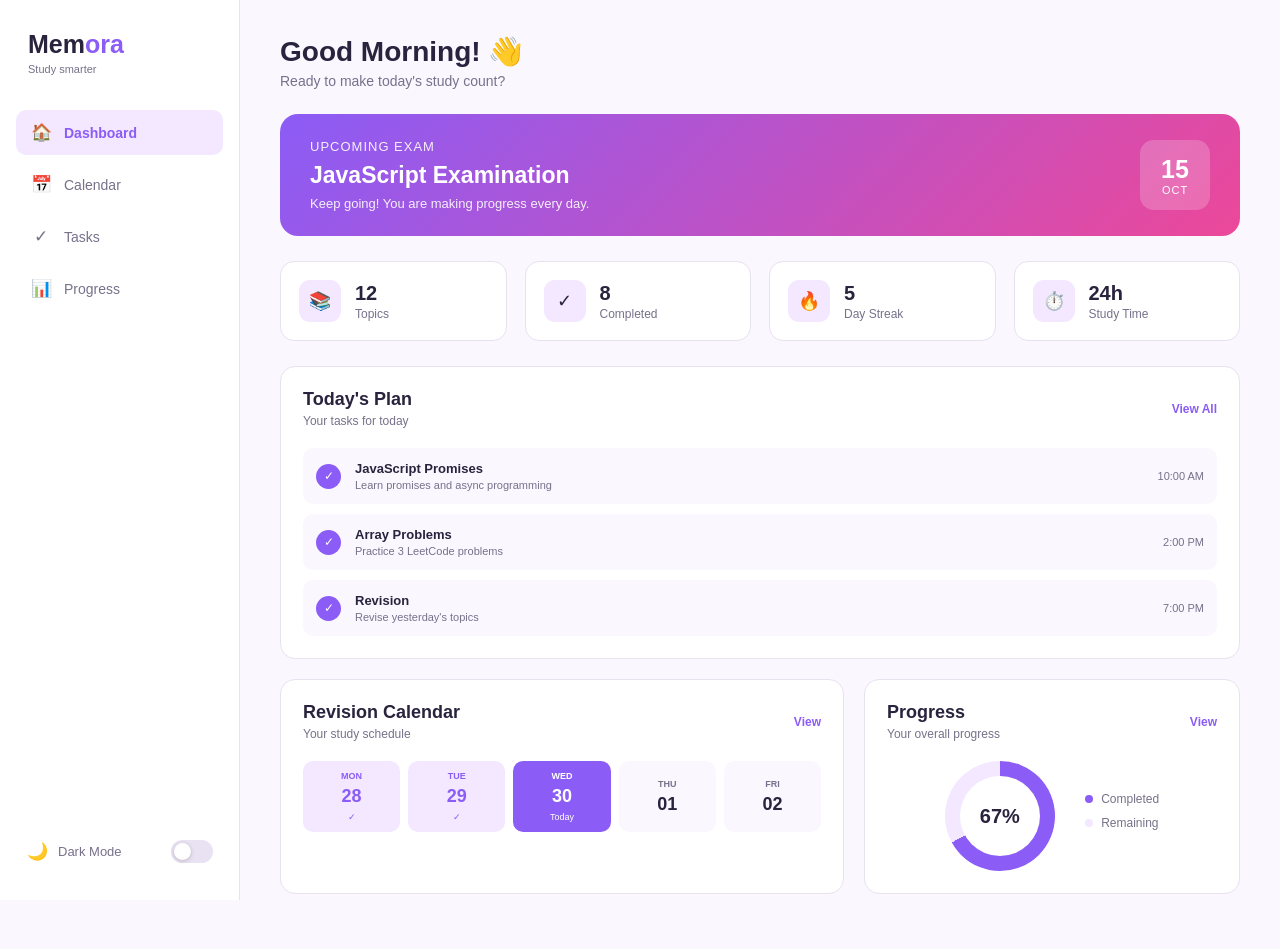
==== commit 69e77245: "adding functionality" ====
--- a/index.html
+++ b/index.html
@@ -2,6 +2,7 @@
 <html lang="en">
 
 <head>
+
     <meta charset="UTF-8">
     <meta name="viewport" content="width=device-width, initial-scale=1.0">
 
@@ -9,31 +10,33 @@
 
     <link rel="stylesheet" href="style.css">
 
-    <!-- Apply saved theme -->
+    <!-- Prevent light-mode flash -->
     <script>
         if (localStorage.getItem("theme") === "dark") {
             document.documentElement.classList.add("dark-mode");
         }
     </script>
+
 </head>
 
+
 <body>
 
     <div class="dashboard">
 
-        <!-- SIDEBAR -->
+        <!-- ================= SIDEBAR ================= -->
+
         <aside class="sidebar">
 
-            <!-- LOGO -->
             <div class="logo">
                 <h2>Mem<span>ora</span></h2>
                 <p>Study smarter</p>
             </div>
 
-            <!-- NAVIGATION -->
+
             <nav class="navigation">
 
-                <a href="dashboard.html" class="nav-item active">
+                <a href="index.html" class="nav-item active">
                     <span class="nav-icon">🏠</span>
                     <span>Dashboard</span>
                 </a>
@@ -55,7 +58,9 @@
 
             </nav>
 
+
             <!-- THEME TOGGLE -->
+
             <div class="theme-switch">
 
                 <span id="themeIcon">🌙</span>
@@ -76,94 +81,152 @@
         </aside>
 
 
-        <!-- MAIN CONTENT -->
+
+        <!-- ================= MAIN ================= -->
+
         <main class="main-content">
 
+
+            <!-- HEADER -->
+
             <header class="topbar">
 
                 <div>
-                    <h1>Good Morning! 👋</h1>
-                    <p>Ready to make today's study count?</p>
+
+                    <h1>
+                        Good Morning! 👋
+                    </h1>
+
+                    <p>
+                        Ready to make today's study count?
+                    </p>
+
                 </div>
 
             </header>
 
 
-            <!-- EXAM CARD -->
+
+            <!-- EXAM -->
+
             <section class="exam-card">
 
                 <div>
-                    <p class="small-title">UPCOMING EXAM</p>
-
-                    <h2>JavaScript Examination</h2>
+
+                    <p class="small-title">
+                        UPCOMING EXAM
+                    </p>
+
+                    <h2>
+                        JavaScript Examination
+                    </h2>
 
                     <p>
                         Keep going! You are making progress every day.
                     </p>
-                </div>
+
+                </div>
+
 
                 <div class="exam-date">
-                    <strong>15</strong>
-                    <span>OCT</span>
+
+                    <strong>
+                        15
+                    </strong>
+
+                    <span>
+                        OCT
+                    </span>
+
                 </div>
 
             </section>
 
 
+
             <!-- STATS -->
+
             <section class="stats">
 
+
                 <div class="stat-card">
-                    <div class="stat-icon">📚</div>
+
+                    <div class="stat-icon">
+                        📚
+                    </div>
 
                     <div>
                         <h3>12</h3>
                         <p>Topics</p>
                     </div>
+
                 </div>
 
 
                 <div class="stat-card">
-                    <div class="stat-icon">✓</div>
+
+                    <div class="stat-icon">
+                        ✓
+                    </div>
 
                     <div>
                         <h3>8</h3>
                         <p>Completed</p>
                     </div>
+
                 </div>
 
 
                 <div class="stat-card">
-                    <div class="stat-icon">🔥</div>
+
+                    <div class="stat-icon">
+                        🔥
+                    </div>
 
                     <div>
                         <h3>5</h3>
                         <p>Day Streak</p>
                     </div>
+
                 </div>
 
 
                 <div class="stat-card">
-                    <div class="stat-icon">⏱️</div>
+
+                    <div class="stat-icon">
+                        ⏱️
+                    </div>
 
                     <div>
                         <h3>24h</h3>
                         <p>Study Time</p>
                     </div>
-                </div>
+
+                </div>
+
 
             </section>
 
 
+
             <!-- TODAY'S PLAN -->
+
             <section class="content-card">
 
                 <div class="section-header">
 
                     <div>
-                        <h2>Today's Plan</h2>
-                        <p>Your tasks for today</p>
-                    </div>
+
+                        <h2>
+                            Today's Plan
+                        </h2>
+
+                        <p>
+                            Your tasks for today
+                        </p>
+
+                    </div>
+
 
                     <a href="task.html" class="view-all">
                         View All
@@ -174,6 +237,7 @@
 
                 <div class="task-list">
 
+
                     <div class="task-item">
 
                         <div class="task-check">
@@ -181,8 +245,15 @@
                         </div>
 
                         <div class="task-info">
-                            <h3>JavaScript Promises</h3>
-                            <p>Learn promises and async programming</p>
+
+                            <h3>
+                                JavaScript Promises
+                            </h3>
+
+                            <p>
+                                Learn promises and async programming
+                            </p>
+
                         </div>
 
                         <span class="task-time">
@@ -192,6 +263,7 @@
                     </div>
 
 
+
                     <div class="task-item">
 
                         <div class="task-check">
@@ -199,8 +271,15 @@
                         </div>
 
                         <div class="task-info">
-                            <h3>Array Problems</h3>
-                            <p>Practice 3 LeetCode problems</p>
+
+                            <h3>
+                                Array Problems
+                            </h3>
+
+                            <p>
+                                Practice 3 LeetCode problems
+                            </p>
+
                         </div>
 
                         <span class="task-time">
@@ -210,6 +289,7 @@
                     </div>
 
 
+
                     <div class="task-item">
 
                         <div class="task-check">
@@ -217,8 +297,15 @@
                         </div>
 
                         <div class="task-info">
-                            <h3>Revision</h3>
-                            <p>Revise yesterday's topics</p>
+
+                            <h3>
+                                Revision
+                            </h3>
+
+                            <p>
+                                Revise yesterday's topics
+                            </p>
+
                         </div>
 
                         <span class="task-time">
@@ -227,77 +314,128 @@
 
                     </div>
 
+
                 </div>
 
             </section>
 
 
+
             <!-- BOTTOM GRID -->
+
             <div class="bottom-grid">
 
+
                 <!-- CALENDAR -->
+
                 <section class="content-card">
 
                     <div class="section-header">
 
                         <div>
-                            <h2>Revision Calendar</h2>
-                            <p>Your study schedule</p>
+
+                            <h2>
+                                Revision Calendar
+                            </h2>
+
+                            <p>
+                                Your study schedule
+                            </p>
+
                         </div>
 
                         <a href="calendar.html" class="view-all">
+
                             View
+
                         </a>
 
                     </div>
 
+
                     <div class="calendar-preview">
 
+
                         <div class="calendar-day completed">
+
                             <span>MON</span>
+
                             <strong>28</strong>
+
                             <small>✓</small>
-                        </div>
+
+                        </div>
+
 
                         <div class="calendar-day completed">
+
                             <span>TUE</span>
+
                             <strong>29</strong>
+
                             <small>✓</small>
-                        </div>
+
+                        </div>
+
 
                         <div class="calendar-day today">
+
                             <span>WED</span>
+
                             <strong>30</strong>
+
                             <small>Today</small>
-                        </div>
+
+                        </div>
+
 
                         <div class="calendar-day">
+
                             <span>THU</span>
+
                             <strong>01</strong>
-                        </div>
+
+                        </div>
+
 
                         <div class="calendar-day">
+
                             <span>FRI</span>
+
                             <strong>02</strong>
-                        </div>
+
+                        </div>
+
 
                     </div>
 
                 </section>
 
 
+
                 <!-- PROGRESS -->
+
                 <section class="content-card">
 
                     <div class="section-header">
 
                         <div>
-                            <h2>Progress</h2>
-                            <p>Your overall progress</p>
-                        </div>
+
+                            <h2>
+                                Progress
+                            </h2>
+
+                            <p>
+                                Your overall progress
+                            </p>
+
+                        </div>
+
 
                         <a href="progress.html" class="view-all">
+
                             View
+
                         </a>
 
                     </div>
@@ -306,18 +444,23 @@
                     <div class="progress-container">
 
                         <div class="progress-circle">
-                            <strong>67%</strong>
-                        </div>
+
+                            <strong>
+                                67%
+                            </strong>
+
+                        </div>
+
 
                         <div class="progress-details">
 
                             <p>
-                                <span></span>
+                                <span class="legend-dot completed-dot"></span>
                                 Completed
                             </p>
 
                             <p>
-                                <span></span>
+                                <span class="legend-dot remaining-dot"></span>
                                 Remaining
                             </p>
 
@@ -327,8 +470,10 @@
 
                 </section>
 
+
             </div>
 
+
         </main>
 
     </div>
--- a/style.css
+++ b/style.css
@@ -1,6 +1,12 @@
-/* =========================================
-   MEMORA - MAIN STYLES
-========================================= */
+/* =====================================================
+   MEMORA
+   MAIN STYLESHEET
+===================================================== */
+
+
+/* =====================================================
+   RESET
+===================================================== */
 
 * {
     margin: 0;
@@ -8,40 +14,22 @@
     box-sizing: border-box;
 }
 
-:root {
-
-    --primary: #8B5CF6;
-    --primary-dark: #7C3AED;
-    --accent: #EC4899;
-
-    --light-purple: #F3E8FF;
-    --background: #FAF7FF;
-
-    --card: #FFFFFF;
-
-    --text: #29233D;
-    --muted: #77718A;
-
-    --border: #E8E1F0;
-
-    --sidebar-width: 240px;
-}
-
-
-/* =========================================
-   BODY
-========================================= */
+
+html {
+    scroll-behavior: smooth;
+}
+
 
 body {
-
     font-family:
         -apple-system,
         BlinkMacSystemFont,
         "Segoe UI",
+        Roboto,
+        Arial,
         sans-serif;
 
     background: var(--background);
-
     color: var(--text);
 
     transition:
@@ -50,9 +38,66 @@
 }
 
 
-/* =========================================
-   DASHBOARD
-========================================= */
+/* =====================================================
+   LIGHT THEME
+===================================================== */
+
+:root {
+
+    --primary: #8B5CF6;
+    --primary-dark: #7C3AED;
+
+    --accent: #EC4899;
+
+    --light-purple: #F3E8FF;
+
+    --background: #FAF7FF;
+
+    --card: #FFFFFF;
+
+    --text: #29233D;
+
+    --muted: #77718A;
+
+    --border: #E8E1F0;
+
+    --input: #FFFFFF;
+
+    --sidebar-width: 240px;
+}
+
+
+/* =====================================================
+   DARK THEME
+===================================================== */
+
+html.dark-mode {
+
+    --primary: #A78BFA;
+
+    --primary-dark: #8B5CF6;
+
+    --accent: #F472B6;
+
+    --light-purple: #2E2347;
+
+    --background: #12101A;
+
+    --card: #1E1B26;
+
+    --text: #F3F0F7;
+
+    --muted: #AAA3B8;
+
+    --border: #342D40;
+
+    --input: #18151F;
+}
+
+
+/* =====================================================
+   DASHBOARD LAYOUT
+===================================================== */
 
 .dashboard {
 
@@ -62,30 +107,32 @@
 }
 
 
-/* =========================================
+/* =====================================================
    SIDEBAR
-========================================= */
+===================================================== */
 
 .sidebar {
-
-    width: var(--sidebar-width);
-
-    min-height: 100vh;
-
-    background: var(--card);
-
-    border-right: 1px solid var(--border);
-
-    padding: 25px 16px;
-
-    display: flex;
-
-    flex-direction: column;
 
     position: fixed;
 
     left: 0;
     top: 0;
+
+    width: var(--sidebar-width);
+
+    height: 100vh;
+
+    background: var(--card);
+
+    border-right: 1px solid var(--border);
+
+    padding: 25px 16px;
+
+    display: flex;
+
+    flex-direction: column;
+
+    z-index: 100;
 
     transition:
         background-color 0.3s ease,
@@ -93,15 +140,16 @@
 }
 
 
-/* =========================================
+/* =====================================================
    LOGO
-========================================= */
+===================================================== */
 
 .logo {
 
     padding: 5px 12px 35px;
 }
 
+
 .logo h2 {
 
     font-size: 25px;
@@ -111,11 +159,13 @@
     color: var(--text);
 }
 
+
 .logo h2 span {
 
     color: var(--primary);
 }
 
+
 .logo p {
 
     margin-top: 4px;
@@ -126,9 +176,9 @@
 }
 
 
-/* =========================================
+/* =====================================================
    NAVIGATION
-========================================= */
+===================================================== */
 
 .navigation {
 
@@ -158,7 +208,10 @@
 
     font-size: 14px;
 
-    transition: all 0.25s ease;
+    transition:
+        background-color 0.2s ease,
+        color 0.2s ease,
+        transform 0.2s ease;
 }
 
 
@@ -177,6 +230,8 @@
     background: var(--light-purple);
 
     color: var(--primary);
+
+    transform: translateX(2px);
 }
 
 
@@ -190,9 +245,9 @@
 }
 
 
-/* =========================================
+/* =====================================================
    THEME SWITCH
-========================================= */
+===================================================== */
 
 .theme-switch {
 
@@ -207,6 +262,22 @@
     padding: 12px 10px;
 
     border-radius: 10px;
+}
+
+
+#themeIcon {
+
+    width: 22px;
+
+    text-align: center;
+
+    font-size: 17px;
+}
+
+
+#themeText {
+
+    flex: 1;
 
     color: var(--muted);
 
@@ -214,28 +285,6 @@
 }
 
 
-#themeIcon {
-
-    width: 22px;
-
-    text-align: center;
-
-    font-size: 17px;
-}
-
-
-#themeText {
-
-    flex: 1;
-
-    color: var(--muted);
-
-    font-size: 13px;
-}
-
-
-/* Toggle button */
-
 .theme-toggle {
 
     position: relative;
@@ -244,6 +293,8 @@
 
     height: 23px;
 
+    padding: 0;
+
     border: none;
 
     border-radius: 20px;
@@ -251,8 +302,6 @@
     background: #E9E2F2;
 
     cursor: pointer;
-
-    padding: 0;
 
     transition:
         background-color 0.3s ease;
@@ -264,11 +313,9 @@
     position: absolute;
 
     top: 3px;
-
     left: 3px;
 
     width: 17px;
-
     height: 17px;
 
     border-radius: 50%;
@@ -289,9 +336,27 @@
 }
 
 
-/* =========================================
+html.dark-mode .theme-toggle {
+
+    background: var(--primary);
+}
+
+
+html.dark-mode .toggle-circle {
+
+    left: 22px;
+}
+
+
+html.dark-mode .theme-toggle:hover {
+
+    background: var(--primary-dark);
+}
+
+
+/* =====================================================
    MAIN CONTENT
-========================================= */
+===================================================== */
 
 .main-content {
 
@@ -299,29 +364,46 @@
 
     width: calc(100% - var(--sidebar-width));
 
+    min-height: 100vh;
+
     padding: 35px 40px;
 }
 
 
-/* =========================================
-   TOP BAR
-========================================= */
-
-.topbar {
+/* =====================================================
+   HEADERS
+===================================================== */
+
+.topbar,
+.page-header,
+.header {
+
+    display: flex;
+
+    justify-content: space-between;
+
+    align-items: center;
 
     margin-bottom: 25px;
 }
 
 
-.topbar h1 {
+.topbar h1,
+.page-header h1,
+.header h1 {
 
     font-size: 28px;
 
+    color: var(--text);
+
     margin-bottom: 5px;
 }
 
 
-.topbar p {
+.topbar p,
+.page-header p,
+.header p,
+.welcome p {
 
     color: var(--muted);
 
@@ -329,9 +411,9 @@
 }
 
 
-/* =========================================
+/* =====================================================
    EXAM CARD
-========================================= */
+===================================================== */
 
 .exam-card {
 
@@ -348,10 +430,10 @@
 
     display: flex;
 
+    align-items: center;
+
     justify-content: space-between;
 
-    align-items: center;
-
     margin-bottom: 25px;
 }
 
@@ -418,9 +500,9 @@
 }
 
 
-/* =========================================
+/* =====================================================
    STATS
-========================================= */
+===================================================== */
 
 .stats {
 
@@ -460,7 +542,6 @@
 .stat-icon {
 
     width: 42px;
-
     height: 42px;
 
     border-radius: 11px;
@@ -481,6 +562,8 @@
 
     font-size: 20px;
 
+    color: var(--text);
+
     margin-bottom: 2px;
 }
 
@@ -493,21 +576,24 @@
 }
 
 
-/* =========================================
+/* =====================================================
    CONTENT CARD
-========================================= */
-
-.content-card {
+===================================================== */
+
+.content-card,
+.today-section,
+.calendar-page-card,
+.calendar-summary,
+.subject-section,
+.risk-section,
+.activity-section,
+.overall-progress {
 
     background: var(--card);
 
     border: 1px solid var(--border);
 
     border-radius: 15px;
-
-    padding: 22px;
-
-    margin-bottom: 20px;
 
     transition:
         background-color 0.3s ease,
@@ -515,6 +601,14 @@
 }
 
 
+.content-card {
+
+    padding: 22px;
+
+    margin-bottom: 20px;
+}
+
+
 .section-header {
 
     display: flex;
@@ -531,6 +625,8 @@
 
     font-size: 18px;
 
+    color: var(--text);
+
     margin-bottom: 4px;
 }
 
@@ -561,9 +657,9 @@
 }
 
 
-/* =========================================
-   TASK LIST
-========================================= */
+/* =====================================================
+   DASHBOARD TASKS
+===================================================== */
 
 .task-list {
 
@@ -588,17 +684,16 @@
     border-radius: 10px;
 
     background: var(--background);
-
-    transition: background-color 0.3s ease;
 }
 
 
 .task-check {
 
     width: 25px;
-
     height: 25px;
 
+    flex-shrink: 0;
+
     border-radius: 50%;
 
     background: var(--primary);
@@ -625,6 +720,8 @@
 
     font-size: 13px;
 
+    color: var(--text);
+
     margin-bottom: 3px;
 }
 
@@ -645,9 +742,9 @@
 }
 
 
-/* =========================================
+/* =====================================================
    BOTTOM GRID
-========================================= */
+===================================================== */
 
 .bottom-grid {
 
@@ -660,9 +757,9 @@
 }
 
 
-/* =========================================
-   CALENDAR
-========================================= */
+/* =====================================================
+   SMALL CALENDAR
+===================================================== */
 
 .calendar-preview {
 
@@ -747,9 +844,9 @@
 }
 
 
-/* =========================================
-   PROGRESS
-========================================= */
+/* =====================================================
+   PROGRESS CIRCLE
+===================================================== */
 
 .progress-container {
 
@@ -782,6 +879,8 @@
     justify-content: center;
 
     position: relative;
+
+    flex-shrink: 0;
 }
 
 
@@ -805,9 +904,37 @@
 
     position: relative;
 
+    color: var(--text);
+
     font-size: 20px;
-
-    color: var(--text);
+}
+
+
+.progress-circle>div {
+
+    position: relative;
+
+    z-index: 2;
+
+    display: flex;
+
+    flex-direction: column;
+
+    align-items: center;
+}
+
+
+.progress-circle>div strong {
+
+    font-size: 28px;
+}
+
+
+.progress-circle>div span {
+
+    color: var(--muted);
+
+    font-size: 10px;
 }
 
 
@@ -821,114 +948,1139 @@
 }
 
 
-/* =========================================
-   DARK MODE
-========================================= */
-
-html.dark-mode {
-
-    --background: #12101A;
-
-    --card: #1E1B26;
-
-    --text: #F3F0F7;
-
-    --muted: #AAA3B8;
-
-    --border: #342D40;
-
-    --light-purple: #2E2347;
-}
-
-
-/* Dark sidebar */
-
-html.dark-mode .sidebar {
-
-    background: #18151F;
+.legend-dot {
+
+    display: inline-block;
+
+    width: 8px;
+    height: 8px;
+
+    border-radius: 50%;
+
+    margin-right: 5px;
+}
+
+
+.remaining-dot {
+
+    background: var(--light-purple);
+}
+
+
+/* =====================================================
+   CALENDAR PAGE
+===================================================== */
+
+.calendar-page-card {
+
+    padding: 25px;
+
+    margin-bottom: 20px;
+}
+
+
+.calendar-top {
+
+    display: flex;
+
+    align-items: center;
+
+    justify-content: space-between;
+
+    margin-bottom: 25px;
+}
+
+
+.calendar-top h2 {
+
+    font-size: 20px;
+
+    color: var(--text);
+
+    margin-bottom: 5px;
+}
+
+
+.calendar-top p {
+
+    font-size: 13px;
+
+    color: var(--muted);
+}
+
+
+.calendar-controls {
+
+    display: flex;
+
+    align-items: center;
+
+    gap: 12px;
+}
+
+
+.calendar-controls button {
+
+    width: 35px;
+    height: 35px;
+
+    border: 1px solid var(--border);
+
+    border-radius: 8px;
+
+    background: var(--background);
+
+    color: var(--text);
+
+    cursor: pointer;
+
+    font-size: 20px;
+}
+
+
+.calendar-controls button:hover {
+
+    background: var(--light-purple);
+
+    color: var(--primary);
+}
+
+
+.calendar-controls span {
+
+    font-size: 13px;
+
+    font-weight: 600;
+
+    color: var(--text);
+}
+
+
+.large-calendar {
+
+    display: grid;
+
+    grid-template-columns:
+        repeat(7, 1fr);
+
+    gap: 8px;
+}
+
+
+.calendar-day-name {
+
+    text-align: center;
+
+    padding: 10px 5px;
+
+    font-size: 11px;
+
+    font-weight: 600;
+
+    color: var(--muted);
+}
+
+
+.day {
+
+    min-height: 90px;
+
+    padding: 10px;
+
+    border: 1px solid var(--border);
+
+    border-radius: 10px;
+
+    background: var(--background);
+
+    color: var(--text);
+
+    display: flex;
+
+    flex-direction: column;
+
+    gap: 6px;
+
+    transition: 0.2s ease;
+}
+
+
+.day:hover {
+
+    border-color: var(--primary);
+
+    background: var(--light-purple);
+}
+
+
+.day>span {
+
+    font-size: 14px;
+
+    font-weight: 600;
+}
+
+
+.day small {
+
+    font-size: 10px;
+
+    color: var(--primary);
+}
+
+
+.day.previous-month,
+.day.next-month {
+
+    opacity: 0.35;
+}
+
+
+.day.completed {
+
+    background: var(--light-purple);
+
+    border-color: transparent;
+}
+
+
+.day.today {
+
+    border: 2px solid var(--primary);
+
+    background: var(--light-purple);
+}
+
+
+.day.today>span {
+
+    color: var(--primary);
+}
+
+
+.day.exam-day {
+
+    background: var(--accent);
+
+    color: white;
+
+    border-color: var(--accent);
+}
+
+
+.day.exam-day small {
+
+    color: white;
+
+    font-weight: 700;
+}
+
+
+/* =====================================================
+   CALENDAR LEGEND
+===================================================== */
+
+.calendar-info {
+
+    display: flex;
+
+    align-items: center;
+
+    gap: 25px;
+
+    padding: 15px 20px;
+
+    margin-bottom: 20px;
+}
+
+
+.legend-item {
+
+    display: flex;
+
+    align-items: center;
+
+    gap: 8px;
+}
+
+
+.legend-item p {
+
+    color: var(--muted);
+
+    font-size: 12px;
+}
+
+
+.legend {
+
+    width: 10px;
+    height: 10px;
+
+    border-radius: 50%;
+}
+
+
+.completed-dot {
+
+    background: var(--primary);
+}
+
+
+.today-dot {
+
+    background: var(--accent);
+}
+
+
+.exam-dot {
+
+    background: var(--primary-dark);
+}
+
+
+/* =====================================================
+   REVISION SUMMARY
+===================================================== */
+
+.calendar-summary {
+
+    padding: 22px;
+}
+
+
+.calendar-summary h2 {
+
+    color: var(--text);
+
+    font-size: 18px;
+
+    margin-bottom: 18px;
+}
+
+
+.revision-list {
+
+    display: flex;
+
+    flex-direction: column;
+
+    gap: 10px;
+}
+
+
+.revision-item {
+
+    display: flex;
+
+    justify-content: space-between;
+
+    align-items: center;
+
+    padding: 15px;
+
+    border-radius: 10px;
+
+    background: var(--background);
+}
+
+
+.revision-item h3 {
+
+    color: var(--text);
+
+    font-size: 14px;
+
+    margin-bottom: 4px;
+}
+
+
+.revision-item p {
+
+    color: var(--muted);
+
+    font-size: 11px;
+}
+
+
+.completed-label,
+.pending-label {
+
+    padding: 6px 10px;
+
+    border-radius: 20px;
+
+    font-size: 10px;
+
+    font-weight: 600;
+}
+
+
+.completed-label {
+
+    background: var(--light-purple);
+
+    color: var(--primary);
+}
+
+
+.pending-label {
+
+    background: rgba(236, 72, 153, 0.1);
+
+    color: var(--accent);
+}
+
+
+/* =====================================================
+   TASK PAGE
+===================================================== */
+
+.header {
+
+    min-height: 50px;
+}
+
+
+.add-task {
+
+    border: none;
+
+    border-radius: 9px;
+
+    padding: 11px 17px;
+
+    background: var(--primary);
+
+    color: white;
+
+    font-size: 13px;
+
+    font-weight: 600;
+
+    cursor: pointer;
+
+    transition: 0.2s ease;
+}
+
+
+.add-task:hover {
+
+    background: var(--primary-dark);
+
+    transform: translateY(-1px);
+}
+
+
+.task-filters {
+
+    display: flex;
+
+    gap: 10px;
+
+    margin-bottom: 22px;
+}
+
+
+.filter {
+
+    border: 1px solid var(--border);
+
+    background: var(--card);
+
+    color: var(--muted);
+
+    padding: 8px 14px;
+
+    border-radius: 20px;
+
+    font-size: 12px;
+
+    cursor: pointer;
+}
+
+
+.filter:hover {
+
+    border-color: var(--primary);
+
+    color: var(--primary);
+}
+
+
+.filter.active {
+
+    background: var(--primary);
+
+    border-color: var(--primary);
+
+    color: white;
+}
+
+
+.today-section {
+
+    padding: 22px;
+
+    margin-bottom: 20px;
+}
+
+
+.task {
+
+    display: flex;
+
+    align-items: center;
+
+    gap: 14px;
+
+    padding: 15px;
+
+    border-radius: 10px;
+
+    background: var(--background);
+
+    border: 1px solid transparent;
+}
+
+
+.task:hover {
 
     border-color: var(--border);
 }
 
 
-/* Dark navigation */
-
-html.dark-mode .nav-item:hover,
-html.dark-mode .nav-item.active {
-
-    background: #2E2347;
-
-    color: #C4B5FD;
-}
-
-
-/* Dark toggle */
-
-html.dark-mode .theme-toggle {
+.task input[type="checkbox"] {
+
+    width: 18px;
+    height: 18px;
+
+    accent-color: var(--primary);
+
+    cursor: pointer;
+}
+
+
+.task-content {
+
+    flex: 1;
+}
+
+
+.task-content h3 {
+
+    color: var(--text);
+
+    font-size: 14px;
+
+    margin-bottom: 4px;
+}
+
+
+.task-content p {
+
+    color: var(--muted);
+
+    font-size: 11px;
+}
+
+
+.task.completed .task-content h3 {
+
+    text-decoration: line-through;
+
+    opacity: 0.6;
+}
+
+
+.task-status,
+.task-priority {
+
+    padding: 6px 10px;
+
+    border-radius: 20px;
+
+    font-size: 10px;
+
+    font-weight: 600;
+
+    white-space: nowrap;
+}
+
+
+.task-status {
+
+    background: var(--light-purple);
+
+    color: var(--primary);
+}
+
+
+.task-priority {
+
+    background: rgba(236, 72, 153, 0.1);
+
+    color: var(--accent);
+}
+
+
+/* =====================================================
+   TASK MODAL
+===================================================== */
+
+.modal-overlay {
+
+    position: fixed;
+
+    inset: 0;
+
+    background: rgba(20, 15, 30, 0.55);
+
+    display: none;
+
+    align-items: center;
+
+    justify-content: center;
+
+    padding: 20px;
+
+    z-index: 1000;
+}
+
+
+.modal-overlay.active {
+
+    display: flex;
+}
+
+
+.task-modal {
+
+    width: 100%;
+
+    max-width: 450px;
+
+    background: var(--card);
+
+    border: 1px solid var(--border);
+
+    border-radius: 16px;
+
+    padding: 25px;
+
+    box-shadow:
+        0 20px 50px rgba(0, 0, 0, 0.2);
+}
+
+
+.modal-header {
+
+    display: flex;
+
+    justify-content: space-between;
+
+    align-items: center;
+
+    margin-bottom: 22px;
+}
+
+
+.modal-header h2 {
+
+    color: var(--text);
+
+    font-size: 20px;
+}
+
+
+.close-modal {
+
+    width: 32px;
+    height: 32px;
+
+    border: none;
+
+    border-radius: 8px;
+
+    background: var(--background);
+
+    color: var(--muted);
+
+    font-size: 20px;
+
+    cursor: pointer;
+}
+
+
+.close-modal:hover {
+
+    color: var(--accent);
+}
+
+
+.task-modal form {
+
+    display: flex;
+
+    flex-direction: column;
+}
+
+
+.task-modal label {
+
+    color: var(--text);
+
+    font-size: 12px;
+
+    font-weight: 600;
+
+    margin-top: 12px;
+
+    margin-bottom: 6px;
+}
+
+
+.task-modal input,
+.task-modal select {
+
+    width: 100%;
+
+    padding: 11px 12px;
+
+    border: 1px solid var(--border);
+
+    border-radius: 8px;
+
+    outline: none;
+
+    background: var(--input);
+
+    color: var(--text);
+
+    font-size: 13px;
+}
+
+
+.task-modal input:focus,
+.task-modal select:focus {
+
+    border-color: var(--primary);
+}
+
+
+.save-task {
+
+    margin-top: 20px;
+
+    padding: 12px;
+
+    border: none;
+
+    border-radius: 9px;
 
     background: var(--primary);
-}
-
-
-html.dark-mode .toggle-circle {
-
-    left: 22px;
-}
-
-
-html.dark-mode .theme-toggle:hover {
+
+    color: white;
+
+    font-size: 13px;
+
+    font-weight: 600;
+
+    cursor: pointer;
+}
+
+
+.save-task:hover {
 
     background: var(--primary-dark);
 }
 
 
-/* Dark task */
-
-html.dark-mode .task-item {
-
-    background: #18151F;
-}
-
-
-/* Dark calendar */
-
-html.dark-mode .calendar-day {
-
-    background: #18151F;
-}
-
-
-html.dark-mode .calendar-day.completed {
-
-    background: #2E2347;
-}
-
-
-html.dark-mode .calendar-day.today {
-
-    background: var(--primary);
-}
-
-
-/* =========================================
-   MOBILE
-========================================= */
+/* =====================================================
+   PROGRESS PAGE
+===================================================== */
+
+.overall-progress {
+
+    display: flex;
+
+    align-items: center;
+
+    gap: 40px;
+
+    padding: 30px;
+
+    margin-bottom: 20px;
+}
+
+
+.overall-progress .progress-circle {
+
+    width: 150px;
+
+    height: 150px;
+
+    background:
+        conic-gradient(var(--primary) 68%,
+            var(--light-purple) 68%);
+}
+
+
+.overall-progress .progress-circle::before {
+
+    width: 112px;
+
+    height: 112px;
+
+    background: var(--card);
+}
+
+
+.progress-info {
+
+    flex: 1;
+}
+
+
+.progress-info h2 {
+
+    color: var(--text);
+
+    font-size: 20px;
+
+    margin-bottom: 7px;
+}
+
+
+.progress-info>p {
+
+    color: var(--muted);
+
+    font-size: 13px;
+
+    margin-bottom: 18px;
+}
+
+
+.large-progress-bar {
+
+    width: 100%;
+
+    height: 9px;
+
+    background: var(--light-purple);
+
+    border-radius: 10px;
+
+    overflow: hidden;
+
+    margin-bottom: 20px;
+}
+
+
+.large-progress {
+
+    height: 100%;
+
+    border-radius: 10px;
+
+    background:
+        linear-gradient(90deg,
+            var(--primary),
+            var(--accent));
+}
+
+
+.progress-numbers {
+
+    display: flex;
+
+    gap: 40px;
+}
+
+
+.progress-numbers div {
+
+    display: flex;
+
+    flex-direction: column;
+}
+
+
+.progress-numbers strong {
+
+    color: var(--text);
+
+    font-size: 18px;
+}
+
+
+.progress-numbers span {
+
+    color: var(--muted);
+
+    font-size: 10px;
+}
+
+
+/* =====================================================
+   SUBJECT PROGRESS
+===================================================== */
+
+.subject-section {
+
+    padding: 22px;
+
+    margin-bottom: 20px;
+}
+
+
+.subject-section>h2 {
+
+    color: var(--text);
+
+    font-size: 18px;
+
+    margin-bottom: 20px;
+}
+
+
+.subject {
+
+    margin-bottom: 20px;
+}
+
+
+.subject:last-child {
+
+    margin-bottom: 0;
+}
+
+
+.subject-header {
+
+    display: flex;
+
+    justify-content: space-between;
+
+    margin-bottom: 8px;
+}
+
+
+.subject-header span {
+
+    color: var(--text);
+
+    font-size: 13px;
+}
+
+
+.subject-header strong {
+
+    color: var(--primary);
+
+    font-size: 12px;
+}
+
+
+.subject-bar {
+
+    width: 100%;
+
+    height: 8px;
+
+    background: var(--light-purple);
+
+    border-radius: 10px;
+
+    overflow: hidden;
+}
+
+
+.subject-fill {
+
+    height: 100%;
+
+    border-radius: 10px;
+
+    background:
+        linear-gradient(90deg,
+            var(--primary),
+            var(--accent));
+}
+
+
+/* =====================================================
+   RISK SECTION
+===================================================== */
+
+.risk-section {
+
+    padding: 22px;
+
+    margin-bottom: 20px;
+}
+
+
+.risk-item {
+
+    display: flex;
+
+    align-items: center;
+
+    justify-content: space-between;
+
+    padding: 15px;
+
+    border-radius: 10px;
+
+    background: var(--background);
+
+    margin-bottom: 10px;
+}
+
+
+.risk-item:last-child {
+
+    margin-bottom: 0;
+}
+
+
+.risk-item h3 {
+
+    color: var(--text);
+
+    font-size: 14px;
+
+    margin-bottom: 4px;
+}
+
+
+.risk-item p {
+
+    color: var(--muted);
+
+    font-size: 11px;
+}
+
+
+.risk-item>span {
+
+    background: rgba(236, 72, 153, 0.1);
+
+    color: var(--accent);
+
+    padding: 6px 10px;
+
+    border-radius: 20px;
+
+    font-size: 10px;
+
+    font-weight: 600;
+}
+
+
+/* =====================================================
+   RECENT ACTIVITY
+===================================================== */
+
+.activity-section {
+
+    padding: 22px;
+
+    margin-bottom: 20px;
+}
+
+
+.activity-section>h2 {
+
+    color: var(--text);
+
+    font-size: 18px;
+
+    margin-bottom: 18px;
+}
+
+
+.activity {
+
+    display: flex;
+
+    align-items: center;
+
+    gap: 12px;
+
+    padding: 13px;
+
+    background: var(--background);
+
+    border-radius: 10px;
+
+    margin-bottom: 10px;
+}
+
+
+.activity:last-child {
+
+    margin-bottom: 0;
+}
+
+
+.activity>span {
+
+    width: 28px;
+    height: 28px;
+
+    border-radius: 50%;
+
+    background: var(--light-purple);
+
+    color: var(--primary);
+
+    display: flex;
+
+    align-items: center;
+
+    justify-content: center;
+
+    font-size: 12px;
+}
+
+
+.activity h3 {
+
+    color: var(--text);
+
+    font-size: 13px;
+
+    margin-bottom: 3px;
+}
+
+
+.activity p {
+
+    color: var(--muted);
+
+    font-size: 10px;
+}
+
+
+/* =====================================================
+   RESPONSIVE - 900px
+===================================================== */
 
 @media (max-width: 900px) {
 
-    .sidebar {
-
-        width: 210px;
-    }
+    :root {
+        --sidebar-width: 210px;
+    }
+
 
     .main-content {
 
-        margin-left: 210px;
-
-        width: calc(100% - 210px);
-
         padding: 25px;
     }
+
 
     .stats {
 
@@ -936,26 +2088,38 @@
             repeat(2, 1fr);
     }
 
+
     .bottom-grid {
 
         grid-template-columns: 1fr;
     }
-}
-
-
-/* =========================================
-   TABLET / MOBILE
-========================================= */
+
+
+    .overall-progress {
+
+        gap: 25px;
+    }
+
+}
+
+
+/* =====================================================
+   RESPONSIVE - 700px
+===================================================== */
 
 @media (max-width: 700px) {
 
+    :root {
+        --sidebar-width: 70px;
+    }
+
+
     .sidebar {
 
-        width: 70px;
-
         padding: 20px 10px;
     }
 
+
     .logo {
 
         text-align: center;
@@ -963,16 +2127,19 @@
         padding-bottom: 30px;
     }
 
+
     .logo h2 {
 
         font-size: 18px;
     }
 
+
     .logo p {
 
         display: none;
     }
 
+
     .nav-item {
 
         justify-content: center;
@@ -980,11 +2147,13 @@
         padding: 12px 5px;
     }
 
+
     .nav-item span:last-child {
 
         display: none;
     }
 
+
     .theme-switch {
 
         justify-content: center;
@@ -992,11 +2161,13 @@
         padding: 10px 0;
     }
 
+
     #themeText {
 
         display: none;
     }
 
+
     .theme-toggle {
 
         width: 35px;
@@ -1004,6 +2175,7 @@
         height: 20px;
     }
 
+
     .toggle-circle {
 
         width: 14px;
@@ -1015,25 +2187,66 @@
         left: 3px;
     }
 
+
     html.dark-mode .toggle-circle {
 
         left: 18px;
     }
 
+
     .main-content {
 
-        margin-left: 70px;
-
-        width: calc(100% - 70px);
-
         padding: 20px;
     }
-}
-
-
-/* =========================================
-   SMALL MOBILE
-========================================= */
+
+
+    .large-calendar {
+
+        min-width: 650px;
+    }
+
+
+    .calendar-page-card {
+
+        overflow-x: auto;
+    }
+
+
+    .calendar-top {
+
+        align-items: flex-start;
+
+        flex-direction: column;
+
+        gap: 15px;
+    }
+
+
+    .calendar-info {
+
+        flex-wrap: wrap;
+    }
+
+
+    .overall-progress {
+
+        flex-direction: column;
+
+        align-items: flex-start;
+    }
+
+
+    .progress-numbers {
+
+        gap: 25px;
+    }
+
+}
+
+
+/* =====================================================
+   RESPONSIVE - 500px
+===================================================== */
 
 @media (max-width: 500px) {
 
@@ -1042,11 +2255,21 @@
         padding: 15px;
     }
 
-    .topbar h1 {
+
+    .topbar h1,
+    .page-header h1,
+    .header h1 {
 
         font-size: 22px;
     }
 
+
+    .stats {
+
+        grid-template-columns: 1fr;
+    }
+
+
     .exam-card {
 
         padding: 20px;
@@ -1058,10 +2281,6 @@
         gap: 15px;
     }
 
-    .stats {
-
-        grid-template-columns: 1fr;
-    }
 
     .calendar-preview {
 
@@ -1069,10 +2288,63 @@
             repeat(3, 1fr);
     }
 
+
     .progress-container {
 
         flex-direction: column;
 
         gap: 20px;
     }
-}
+
+
+    .header {
+
+        align-items: flex-start;
+
+        gap: 15px;
+
+        flex-direction: column;
+    }
+
+
+    .task-filters {
+
+        overflow-x: auto;
+
+        padding-bottom: 5px;
+    }
+
+
+    .filter {
+
+        white-space: nowrap;
+    }
+
+
+    .task {
+
+        align-items: flex-start;
+    }
+
+
+    .task-priority,
+    .task-status {
+
+        font-size: 9px;
+    }
+
+
+    .revision-item {
+
+        align-items: flex-start;
+
+        gap: 10px;
+    }
+
+
+    .overall-progress {
+
+        padding: 20px;
+    }
+
+}
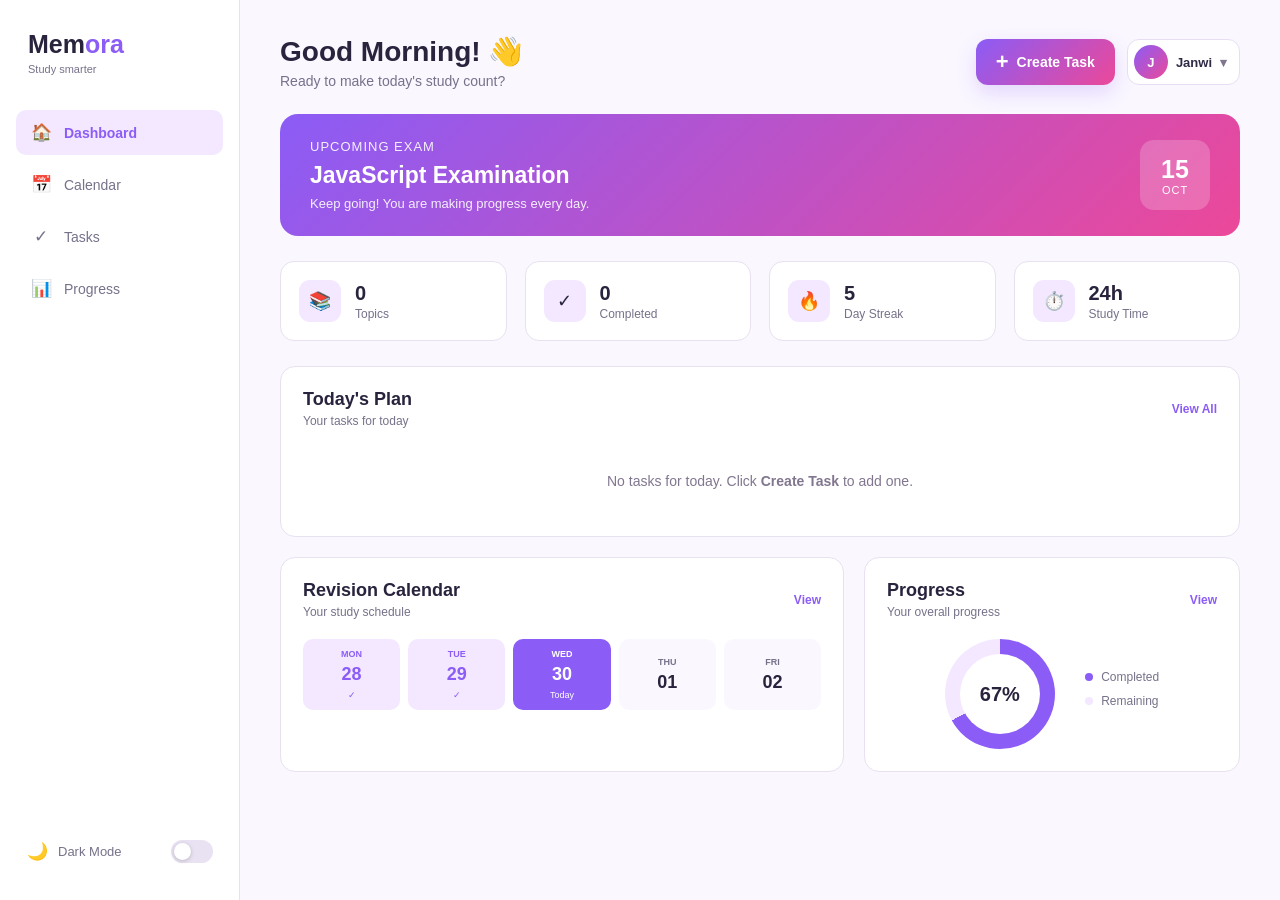
==== commit f466054b: "adding addtaskbutton globally" ====
--- a/index.html
+++ b/index.html
@@ -480,6 +480,7 @@
 
 
     <script src="script.js"></script>
+    <script src="task-system.js"></script>
 
 </body>
 
--- a/style.css
+++ b/style.css
@@ -2348,3 +2348,835 @@
     }
 
 }
+/* =========================================================
+   GLOBAL MEMORA HEADER
+   ========================================================= */
+
+.global-header-actions {
+    display: flex;
+    align-items: center;
+    justify-content: flex-end;
+    gap: 12px;
+    margin-left: auto;
+}
+
+.global-create-task-button {
+    border: none;
+    background: linear-gradient(135deg,
+            #8b5cf6,
+            #ec4899);
+
+    color: white;
+
+    height: 46px;
+
+    padding: 0 20px;
+
+    border-radius: 12px;
+
+    font-size: 14px;
+
+    font-weight: 700;
+
+    display: inline-flex;
+
+    align-items: center;
+
+    justify-content: center;
+
+    gap: 8px;
+
+    cursor: pointer;
+
+    box-shadow:
+        0 8px 20px rgba(139, 92, 246, 0.20);
+
+    transition:
+        transform 0.2s ease,
+        box-shadow 0.2s ease;
+}
+
+.global-create-task-button span {
+    font-size: 22px;
+
+    line-height: 1;
+}
+
+.global-create-task-button:hover {
+    transform: translateY(-2px);
+
+    box-shadow:
+        0 12px 25px rgba(139, 92, 246, 0.30);
+}
+
+.global-create-task-button:active {
+    transform: translateY(0);
+}
+
+
+/* =========================================================
+   PROFILE BUTTON
+   ========================================================= */
+
+.global-profile-button {
+    min-height: 46px;
+
+    border: 1px solid #e7def5;
+
+    background: white;
+
+    color: #302b45;
+
+    padding: 5px 12px 5px 6px;
+
+    border-radius: 12px;
+
+    display: inline-flex;
+
+    align-items: center;
+
+    gap: 8px;
+
+    cursor: pointer;
+
+    font-weight: 600;
+
+    transition:
+        background 0.2s ease,
+        border 0.2s ease,
+        transform 0.2s ease;
+}
+
+.global-profile-button:hover {
+    background: #faf7ff;
+
+    border-color: #cdb7ee;
+
+    transform: translateY(-1px);
+}
+
+.profile-avatar {
+    width: 34px;
+
+    height: 34px;
+
+    border-radius: 50%;
+
+    background:
+        linear-gradient(135deg,
+            #8b5cf6,
+            #ec4899);
+
+    color: white;
+
+    display: inline-flex;
+
+    align-items: center;
+
+    justify-content: center;
+
+    font-size: 13px;
+
+    font-weight: 800;
+}
+
+.profile-button-name {
+    font-size: 13px;
+}
+
+.profile-arrow {
+    font-size: 13px;
+
+    color: #81768f;
+}
+
+
+/* =========================================================
+   PROFILE DROPDOWN
+   ========================================================= */
+
+.memora-profile-menu {
+    position: fixed;
+
+    width: 250px;
+
+    background: white;
+
+    border: 1px solid #eadff5;
+
+    border-radius: 16px;
+
+    padding: 10px;
+
+    box-shadow:
+        0 20px 50px rgba(43, 32, 67, 0.16);
+
+    z-index: 10001;
+
+    opacity: 0;
+
+    visibility: hidden;
+
+    transform:
+        translateY(-8px) scale(0.98);
+
+    transition:
+        opacity 0.18s ease,
+        visibility 0.18s ease,
+        transform 0.18s ease;
+}
+
+.memora-profile-menu.show {
+    opacity: 1;
+
+    visibility: visible;
+
+    transform:
+        translateY(0) scale(1);
+}
+
+.profile-menu-header {
+    display: flex;
+
+    align-items: center;
+
+    gap: 12px;
+
+    padding: 10px;
+}
+
+.profile-menu-avatar {
+    width: 42px;
+
+    height: 42px;
+
+    border-radius: 50%;
+
+    background:
+        linear-gradient(135deg,
+            #8b5cf6,
+            #ec4899);
+
+    color: white;
+
+    display: flex;
+
+    align-items: center;
+
+    justify-content: center;
+
+    font-weight: 800;
+}
+
+.profile-menu-header strong {
+    display: block;
+
+    color: #302b45;
+
+    font-size: 14px;
+}
+
+.profile-menu-header span {
+    display: block;
+
+    color: #81768f;
+
+    font-size: 12px;
+
+    margin-top: 3px;
+}
+
+.profile-menu-divider {
+    height: 1px;
+
+    background: #eee8f5;
+
+    margin: 6px 0;
+}
+
+.memora-profile-menu button {
+    width: 100%;
+
+    border: none;
+
+    background: transparent;
+
+    text-align: left;
+
+    padding: 11px 12px;
+
+    border-radius: 9px;
+
+    color: #49415d;
+
+    cursor: pointer;
+
+    font-size: 14px;
+
+    transition:
+        background 0.2s ease;
+}
+
+.memora-profile-menu button:hover {
+    background: #f7f1ff;
+}
+
+.memora-profile-menu .profile-logout {
+    color: #dc4c67;
+}
+
+
+/* =========================================================
+   GLOBAL CREATE TASK MODAL
+   ========================================================= */
+
+.global-task-modal {
+    position: fixed;
+
+    inset: 0;
+
+    background:
+        rgba(28, 21, 43, 0.48);
+
+    display: flex;
+
+    align-items: center;
+
+    justify-content: center;
+
+    padding: 20px;
+
+    z-index: 10000;
+
+    opacity: 0;
+
+    visibility: hidden;
+
+    transition:
+        opacity 0.2s ease,
+        visibility 0.2s ease;
+}
+
+.global-task-modal.show {
+    opacity: 1;
+
+    visibility: visible;
+}
+
+.global-task-modal-box {
+    width: min(560px, 100%);
+
+    max-height: 90vh;
+
+    overflow-y: auto;
+
+    background: white;
+
+    border-radius: 22px;
+
+    padding: 28px;
+
+    box-shadow:
+        0 30px 80px rgba(25, 17, 40, 0.28);
+
+    transform:
+        translateY(20px) scale(0.97);
+
+    transition:
+        transform 0.2s ease;
+}
+
+.global-task-modal.show .global-task-modal-box {
+    transform:
+        translateY(0) scale(1);
+}
+
+.global-task-modal-header {
+    display: flex;
+
+    align-items: flex-start;
+
+    justify-content: space-between;
+
+    gap: 20px;
+
+    margin-bottom: 24px;
+}
+
+.global-modal-label {
+    color: #8b5cf6;
+
+    font-size: 11px;
+
+    font-weight: 800;
+
+    letter-spacing: 1.5px;
+
+    margin: 0 0 5px;
+}
+
+.global-task-modal-header h2 {
+    color: #302b45;
+
+    margin: 0;
+
+    font-size: 24px;
+}
+
+.global-task-modal-header p:last-child {
+    color: #81768f;
+
+    margin:
+        5px 0 0;
+
+    font-size: 13px;
+}
+
+.global-close-task {
+    width: 38px;
+
+    height: 38px;
+
+    border: none;
+
+    background: #f5effc;
+
+    color: #655a78;
+
+    border-radius: 10px;
+
+    font-size: 24px;
+
+    line-height: 1;
+
+    cursor: pointer;
+}
+
+.global-close-task:hover {
+    background: #ece2fa;
+
+    color: #4d4163;
+}
+
+
+/* =========================================================
+   FORM
+   ========================================================= */
+
+#globalTaskForm {
+    display: flex;
+
+    flex-direction: column;
+
+    gap: 16px;
+}
+
+.global-form-group {
+    display: flex;
+
+    flex-direction: column;
+
+    gap: 7px;
+
+    flex: 1;
+}
+
+.global-form-group label {
+    color: #4b435d;
+
+    font-size: 13px;
+
+    font-weight: 700;
+}
+
+.global-form-group input,
+.global-form-group select,
+.global-form-group textarea {
+    width: 100%;
+
+    box-sizing: border-box;
+
+    border: 1px solid #e4dced;
+
+    background: #fcfaff;
+
+    color: #302b45;
+
+    border-radius: 10px;
+
+    padding: 12px 13px;
+
+    font-family: inherit;
+
+    font-size: 14px;
+
+    outline: none;
+
+    transition:
+        border 0.2s ease,
+        box-shadow 0.2s ease;
+}
+
+.global-form-group input:focus,
+.global-form-group select:focus,
+.global-form-group textarea:focus {
+    border-color: #9b6bea;
+
+    box-shadow:
+        0 0 0 3px rgba(139,
+            92,
+            246,
+            0.10);
+}
+
+.global-form-group textarea {
+    resize: vertical;
+
+    min-height: 85px;
+}
+
+.global-form-row {
+    display: flex;
+
+    gap: 14px;
+}
+
+.global-form-actions {
+    display: flex;
+
+    justify-content: flex-end;
+
+    gap: 10px;
+
+    margin-top: 6px;
+}
+
+.global-cancel-task {
+    border: 1px solid #e3d9ed;
+
+    background: white;
+
+    color: #675d75;
+
+    border-radius: 10px;
+
+    padding: 11px 18px;
+
+    font-weight: 700;
+
+    cursor: pointer;
+}
+
+.global-save-task {
+    border: none;
+
+    background:
+        linear-gradient(135deg,
+            #8b5cf6,
+            #ec4899);
+
+    color: white;
+
+    border-radius: 10px;
+
+    padding: 11px 20px;
+
+    font-weight: 700;
+
+    cursor: pointer;
+
+    box-shadow:
+        0 8px 18px rgba(139,
+            92,
+            246,
+            0.20);
+}
+
+.global-task-error {
+    color: #d44763;
+
+    font-size: 13px;
+
+    min-height: 18px;
+}
+
+
+/* =========================================================
+   DASHBOARD TASKS
+   ========================================================= */
+
+.global-dashboard-task.completed h3,
+.global-task-row.completed h3 {
+    text-decoration: line-through;
+
+    opacity: 0.65;
+}
+
+.global-task-checkbox {
+    border: none;
+
+    width: 30px;
+
+    height: 30px;
+
+    border-radius: 50%;
+
+    background: #8b5cf6;
+
+    color: white;
+
+    cursor: pointer;
+
+    font-size: 15px;
+
+    display: flex;
+
+    align-items: center;
+
+    justify-content: center;
+
+    flex-shrink: 0;
+}
+
+.global-task-checkbox:not(:has(+ *)) {
+    outline: none;
+}
+
+.empty-task-message {
+    text-align: center;
+
+    padding: 25px;
+
+    color: #81768f;
+
+    font-size: 14px;
+}
+
+
+/* =========================================================
+   CALENDAR TASKS
+   ========================================================= */
+
+.global-calendar-tasks {
+    display: flex;
+
+    flex-direction: column;
+
+    gap: 3px;
+
+    margin-top: 5px;
+}
+
+.calendar-task-dot {
+    display: block;
+
+    font-size: 10px;
+
+    color: #7952cf;
+
+    white-space: nowrap;
+
+    overflow: hidden;
+
+    text-overflow: ellipsis;
+
+    max-width: 100%;
+}
+
+.calendar-task-dot.completed {
+    text-decoration: line-through;
+
+    opacity: 0.6;
+}
+
+
+/* =========================================================
+   TOAST
+   ========================================================= */
+
+.memora-toast {
+    position: fixed;
+
+    bottom: 25px;
+
+    right: 25px;
+
+    background: #302b45;
+
+    color: white;
+
+    padding: 13px 18px;
+
+    border-radius: 10px;
+
+    font-size: 13px;
+
+    font-weight: 600;
+
+    box-shadow:
+        0 12px 30px rgba(30,
+            20,
+            50,
+            0.2);
+
+    z-index: 11000;
+
+    opacity: 0;
+
+    transform:
+        translateY(10px);
+
+    pointer-events: none;
+
+    transition:
+        opacity 0.2s ease,
+        transform 0.2s ease;
+}
+
+.memora-toast.show {
+    opacity: 1;
+
+    transform:
+        translateY(0);
+}
+
+
+/* =========================================================
+   DARK MODE
+   ========================================================= */
+
+.dark-mode .global-profile-button {
+    background: #211c2c;
+
+    border-color: #403650;
+
+    color: #f5f1fa;
+}
+
+.dark-mode .global-profile-button:hover {
+    background: #2a2338;
+}
+
+.dark-mode .profile-button-name {
+    color: #f5f1fa;
+}
+
+.dark-mode .memora-profile-menu {
+    background: #211c2c;
+
+    border-color: #403650;
+}
+
+.dark-mode .profile-menu-header strong {
+    color: #f5f1fa;
+}
+
+.dark-mode .profile-menu-header span {
+    color: #aaa0b9;
+}
+
+.dark-mode .profile-menu-divider {
+    background: #403650;
+}
+
+.dark-mode .memora-profile-menu button {
+    color: #ddd5e6;
+}
+
+.dark-mode .memora-profile-menu button:hover {
+    background: #2d263b;
+}
+
+.dark-mode .global-task-modal-box {
+    background: #211c2c;
+}
+
+.dark-mode .global-task-modal-header h2 {
+    color: #f5f1fa;
+}
+
+.dark-mode .global-task-modal-header p:last-child {
+    color: #aaa0b9;
+}
+
+.dark-mode .global-close-task {
+    background: #30283e;
+
+    color: #ddd5e6;
+}
+
+.dark-mode .global-form-group label {
+    color: #ddd5e6;
+}
+
+.dark-mode .global-form-group input,
+.dark-mode .global-form-group select,
+.dark-mode .global-form-group textarea {
+    background: #2a2338;
+
+    border-color: #403650;
+
+    color: #f5f1fa;
+}
+
+.dark-mode .global-cancel-task {
+    background: #211c2c;
+
+    border-color: #403650;
+
+    color: #ddd5e6;
+}
+
+.dark-mode .empty-task-message {
+    color: #aaa0b9;
+}
+
+
+/* =========================================================
+   RESPONSIVE
+   ========================================================= */
+
+@media (max-width: 700px) {
+
+    .global-header-actions {
+        width: 100%;
+
+        margin-top: 15px;
+
+        justify-content: flex-start;
+    }
+
+    .global-create-task-button {
+        flex: 1;
+    }
+
+    .global-profile-button {
+        flex-shrink: 0;
+    }
+
+    .profile-button-name {
+        display: none;
+    }
+
+    .global-form-row {
+        flex-direction: column;
+
+        gap: 16px;
+    }
+
+    .global-task-modal-box {
+        padding: 20px;
+
+        border-radius: 18px;
+    }
+
+    .global-form-actions {
+        flex-direction: column-reverse;
+    }
+
+    .global-cancel-task,
+    .global-save-task {
+        width: 100%;
+    }
+
+}
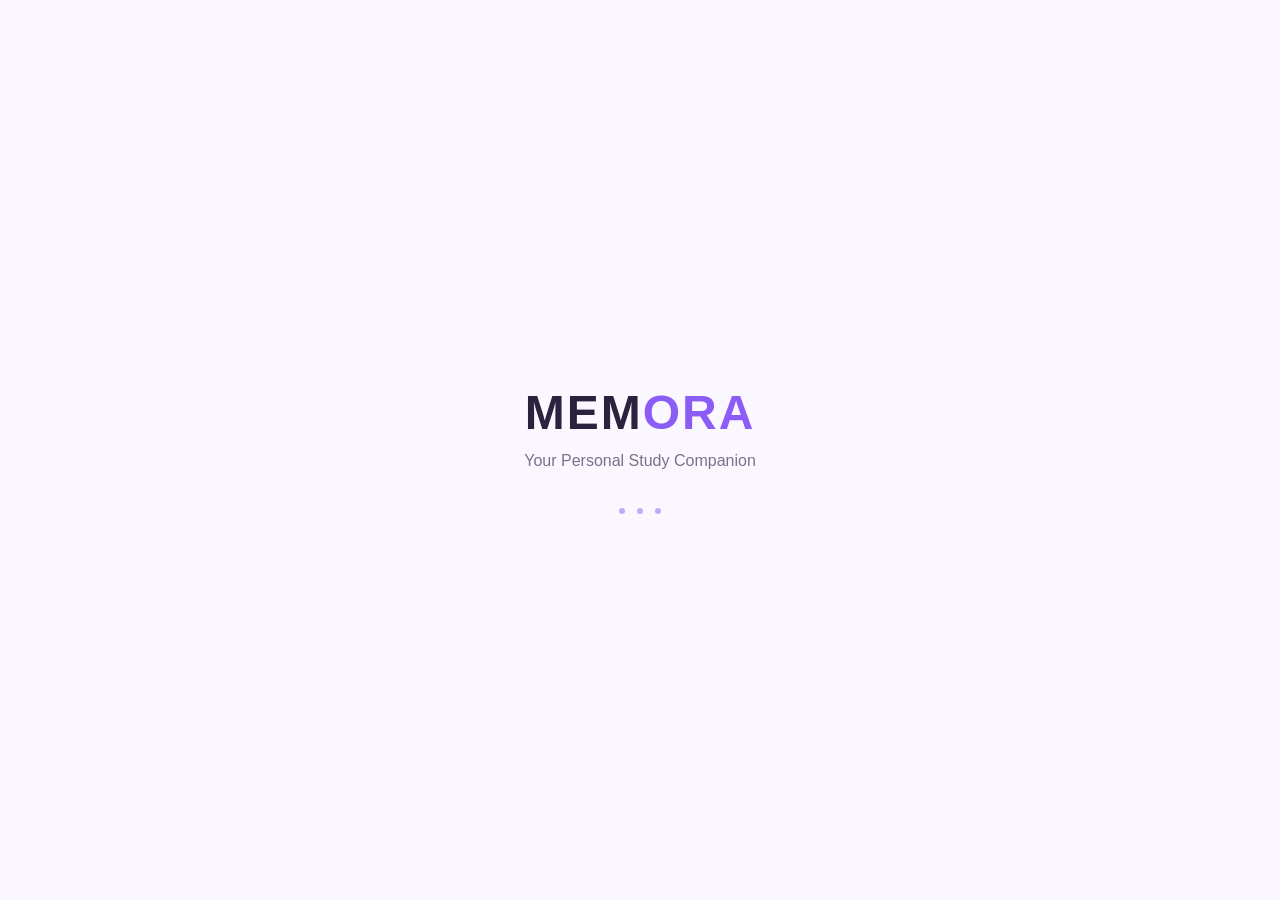
==== commit aaf46118: "Fix website navigation flow" ====
--- a/index.html
+++ b/index.html
@@ -2,486 +2,18 @@
 <html lang="en">
 
 <head>
-
     <meta charset="UTF-8">
     <meta name="viewport" content="width=device-width, initial-scale=1.0">
-
-    <title>Memora - Dashboard</title>
-
-    <link rel="stylesheet" href="style.css">
-
-    <!-- Prevent light-mode flash -->
+    <title>Memora</title>
+    <!-- Automatic redirect to loading page for Live Server entry point -->
+    <meta http-equiv="refresh" content="0; url=loading.html">
     <script>
-        if (localStorage.getItem("theme") === "dark") {
-            document.documentElement.classList.add("dark-mode");
-        }
+        window.location.replace("loading.html");
     </script>
-
 </head>
 
-
 <body>
-
-    <div class="dashboard">
-
-        <!-- ================= SIDEBAR ================= -->
-
-        <aside class="sidebar">
-
-            <div class="logo">
-                <h2>Mem<span>ora</span></h2>
-                <p>Study smarter</p>
-            </div>
-
-
-            <nav class="navigation">
-
-                <a href="index.html" class="nav-item active">
-                    <span class="nav-icon">🏠</span>
-                    <span>Dashboard</span>
-                </a>
-
-                <a href="calendar.html" class="nav-item">
-                    <span class="nav-icon">📅</span>
-                    <span>Calendar</span>
-                </a>
-
-                <a href="task.html" class="nav-item">
-                    <span class="nav-icon">✓</span>
-                    <span>Tasks</span>
-                </a>
-
-                <a href="progress.html" class="nav-item">
-                    <span class="nav-icon">📊</span>
-                    <span>Progress</span>
-                </a>
-
-            </nav>
-
-
-            <!-- THEME TOGGLE -->
-
-            <div class="theme-switch">
-
-                <span id="themeIcon">🌙</span>
-
-                <span id="themeText">
-                    Dark Mode
-                </span>
-
-                <button id="themeToggle" class="theme-toggle" type="button" aria-label="Toggle dark mode"
-                    aria-pressed="false">
-
-                    <span class="toggle-circle"></span>
-
-                </button>
-
-            </div>
-
-        </aside>
-
-
-
-        <!-- ================= MAIN ================= -->
-
-        <main class="main-content">
-
-
-            <!-- HEADER -->
-
-            <header class="topbar">
-
-                <div>
-
-                    <h1>
-                        Good Morning! 👋
-                    </h1>
-
-                    <p>
-                        Ready to make today's study count?
-                    </p>
-
-                </div>
-
-            </header>
-
-
-
-            <!-- EXAM -->
-
-            <section class="exam-card">
-
-                <div>
-
-                    <p class="small-title">
-                        UPCOMING EXAM
-                    </p>
-
-                    <h2>
-                        JavaScript Examination
-                    </h2>
-
-                    <p>
-                        Keep going! You are making progress every day.
-                    </p>
-
-                </div>
-
-
-                <div class="exam-date">
-
-                    <strong>
-                        15
-                    </strong>
-
-                    <span>
-                        OCT
-                    </span>
-
-                </div>
-
-            </section>
-
-
-
-            <!-- STATS -->
-
-            <section class="stats">
-
-
-                <div class="stat-card">
-
-                    <div class="stat-icon">
-                        📚
-                    </div>
-
-                    <div>
-                        <h3>12</h3>
-                        <p>Topics</p>
-                    </div>
-
-                </div>
-
-
-                <div class="stat-card">
-
-                    <div class="stat-icon">
-                        ✓
-                    </div>
-
-                    <div>
-                        <h3>8</h3>
-                        <p>Completed</p>
-                    </div>
-
-                </div>
-
-
-                <div class="stat-card">
-
-                    <div class="stat-icon">
-                        🔥
-                    </div>
-
-                    <div>
-                        <h3>5</h3>
-                        <p>Day Streak</p>
-                    </div>
-
-                </div>
-
-
-                <div class="stat-card">
-
-                    <div class="stat-icon">
-                        ⏱️
-                    </div>
-
-                    <div>
-                        <h3>24h</h3>
-                        <p>Study Time</p>
-                    </div>
-
-                </div>
-
-
-            </section>
-
-
-
-            <!-- TODAY'S PLAN -->
-
-            <section class="content-card">
-
-                <div class="section-header">
-
-                    <div>
-
-                        <h2>
-                            Today's Plan
-                        </h2>
-
-                        <p>
-                            Your tasks for today
-                        </p>
-
-                    </div>
-
-
-                    <a href="task.html" class="view-all">
-                        View All
-                    </a>
-
-                </div>
-
-
-                <div class="task-list">
-
-
-                    <div class="task-item">
-
-                        <div class="task-check">
-                            ✓
-                        </div>
-
-                        <div class="task-info">
-
-                            <h3>
-                                JavaScript Promises
-                            </h3>
-
-                            <p>
-                                Learn promises and async programming
-                            </p>
-
-                        </div>
-
-                        <span class="task-time">
-                            10:00 AM
-                        </span>
-
-                    </div>
-
-
-
-                    <div class="task-item">
-
-                        <div class="task-check">
-                            ✓
-                        </div>
-
-                        <div class="task-info">
-
-                            <h3>
-                                Array Problems
-                            </h3>
-
-                            <p>
-                                Practice 3 LeetCode problems
-                            </p>
-
-                        </div>
-
-                        <span class="task-time">
-                            2:00 PM
-                        </span>
-
-                    </div>
-
-
-
-                    <div class="task-item">
-
-                        <div class="task-check">
-                            ✓
-                        </div>
-
-                        <div class="task-info">
-
-                            <h3>
-                                Revision
-                            </h3>
-
-                            <p>
-                                Revise yesterday's topics
-                            </p>
-
-                        </div>
-
-                        <span class="task-time">
-                            7:00 PM
-                        </span>
-
-                    </div>
-
-
-                </div>
-
-            </section>
-
-
-
-            <!-- BOTTOM GRID -->
-
-            <div class="bottom-grid">
-
-
-                <!-- CALENDAR -->
-
-                <section class="content-card">
-
-                    <div class="section-header">
-
-                        <div>
-
-                            <h2>
-                                Revision Calendar
-                            </h2>
-
-                            <p>
-                                Your study schedule
-                            </p>
-
-                        </div>
-
-                        <a href="calendar.html" class="view-all">
-
-                            View
-
-                        </a>
-
-                    </div>
-
-
-                    <div class="calendar-preview">
-
-
-                        <div class="calendar-day completed">
-
-                            <span>MON</span>
-
-                            <strong>28</strong>
-
-                            <small>✓</small>
-
-                        </div>
-
-
-                        <div class="calendar-day completed">
-
-                            <span>TUE</span>
-
-                            <strong>29</strong>
-
-                            <small>✓</small>
-
-                        </div>
-
-
-                        <div class="calendar-day today">
-
-                            <span>WED</span>
-
-                            <strong>30</strong>
-
-                            <small>Today</small>
-
-                        </div>
-
-
-                        <div class="calendar-day">
-
-                            <span>THU</span>
-
-                            <strong>01</strong>
-
-                        </div>
-
-
-                        <div class="calendar-day">
-
-                            <span>FRI</span>
-
-                            <strong>02</strong>
-
-                        </div>
-
-
-                    </div>
-
-                </section>
-
-
-
-                <!-- PROGRESS -->
-
-                <section class="content-card">
-
-                    <div class="section-header">
-
-                        <div>
-
-                            <h2>
-                                Progress
-                            </h2>
-
-                            <p>
-                                Your overall progress
-                            </p>
-
-                        </div>
-
-
-                        <a href="progress.html" class="view-all">
-
-                            View
-
-                        </a>
-
-                    </div>
-
-
-                    <div class="progress-container">
-
-                        <div class="progress-circle">
-
-                            <strong>
-                                67%
-                            </strong>
-
-                        </div>
-
-
-                        <div class="progress-details">
-
-                            <p>
-                                <span class="legend-dot completed-dot"></span>
-                                Completed
-                            </p>
-
-                            <p>
-                                <span class="legend-dot remaining-dot"></span>
-                                Remaining
-                            </p>
-
-                        </div>
-
-                    </div>
-
-                </section>
-
-
-            </div>
-
-
-        </main>
-
-    </div>
-
-
-    <script src="script.js"></script>
-    <script src="task-system.js"></script>
-
+    <p>Redirecting to <a href="loading.html">Memora</a>...</p>
 </body>
 
 </html>
